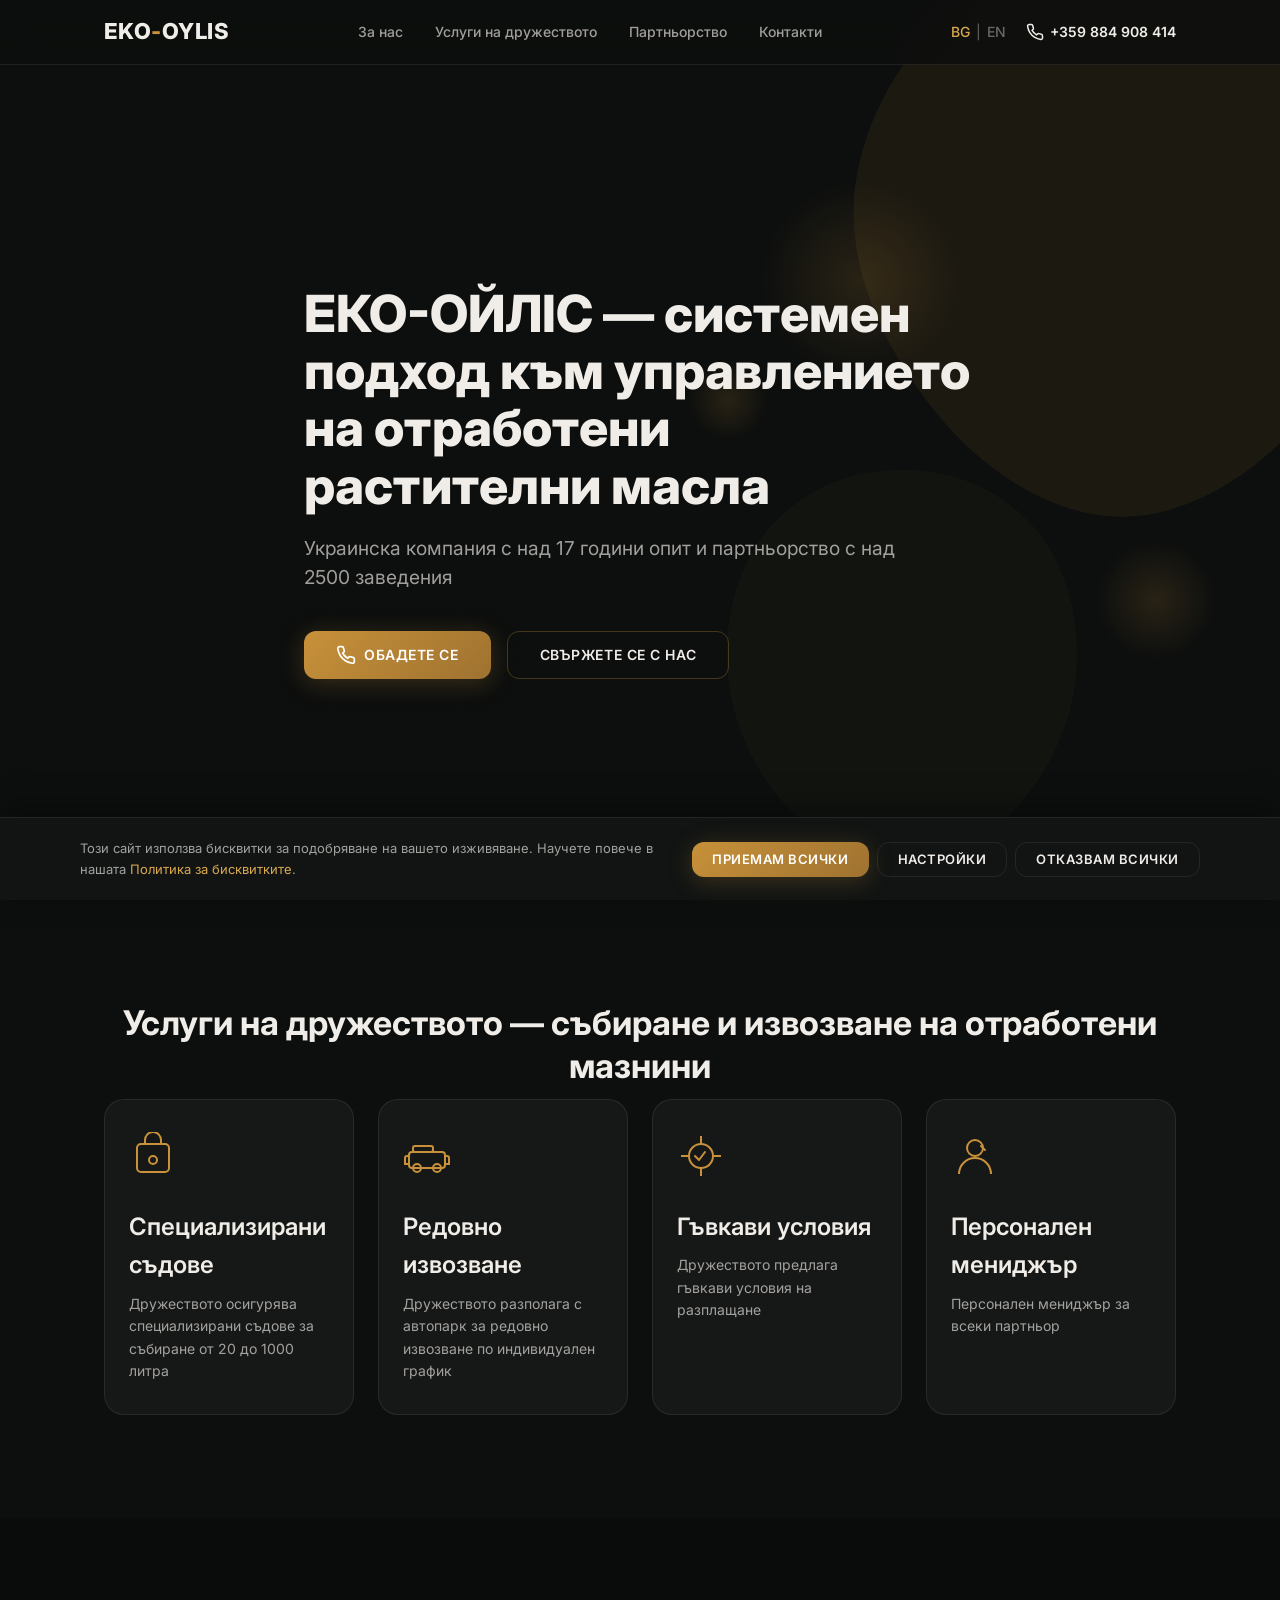
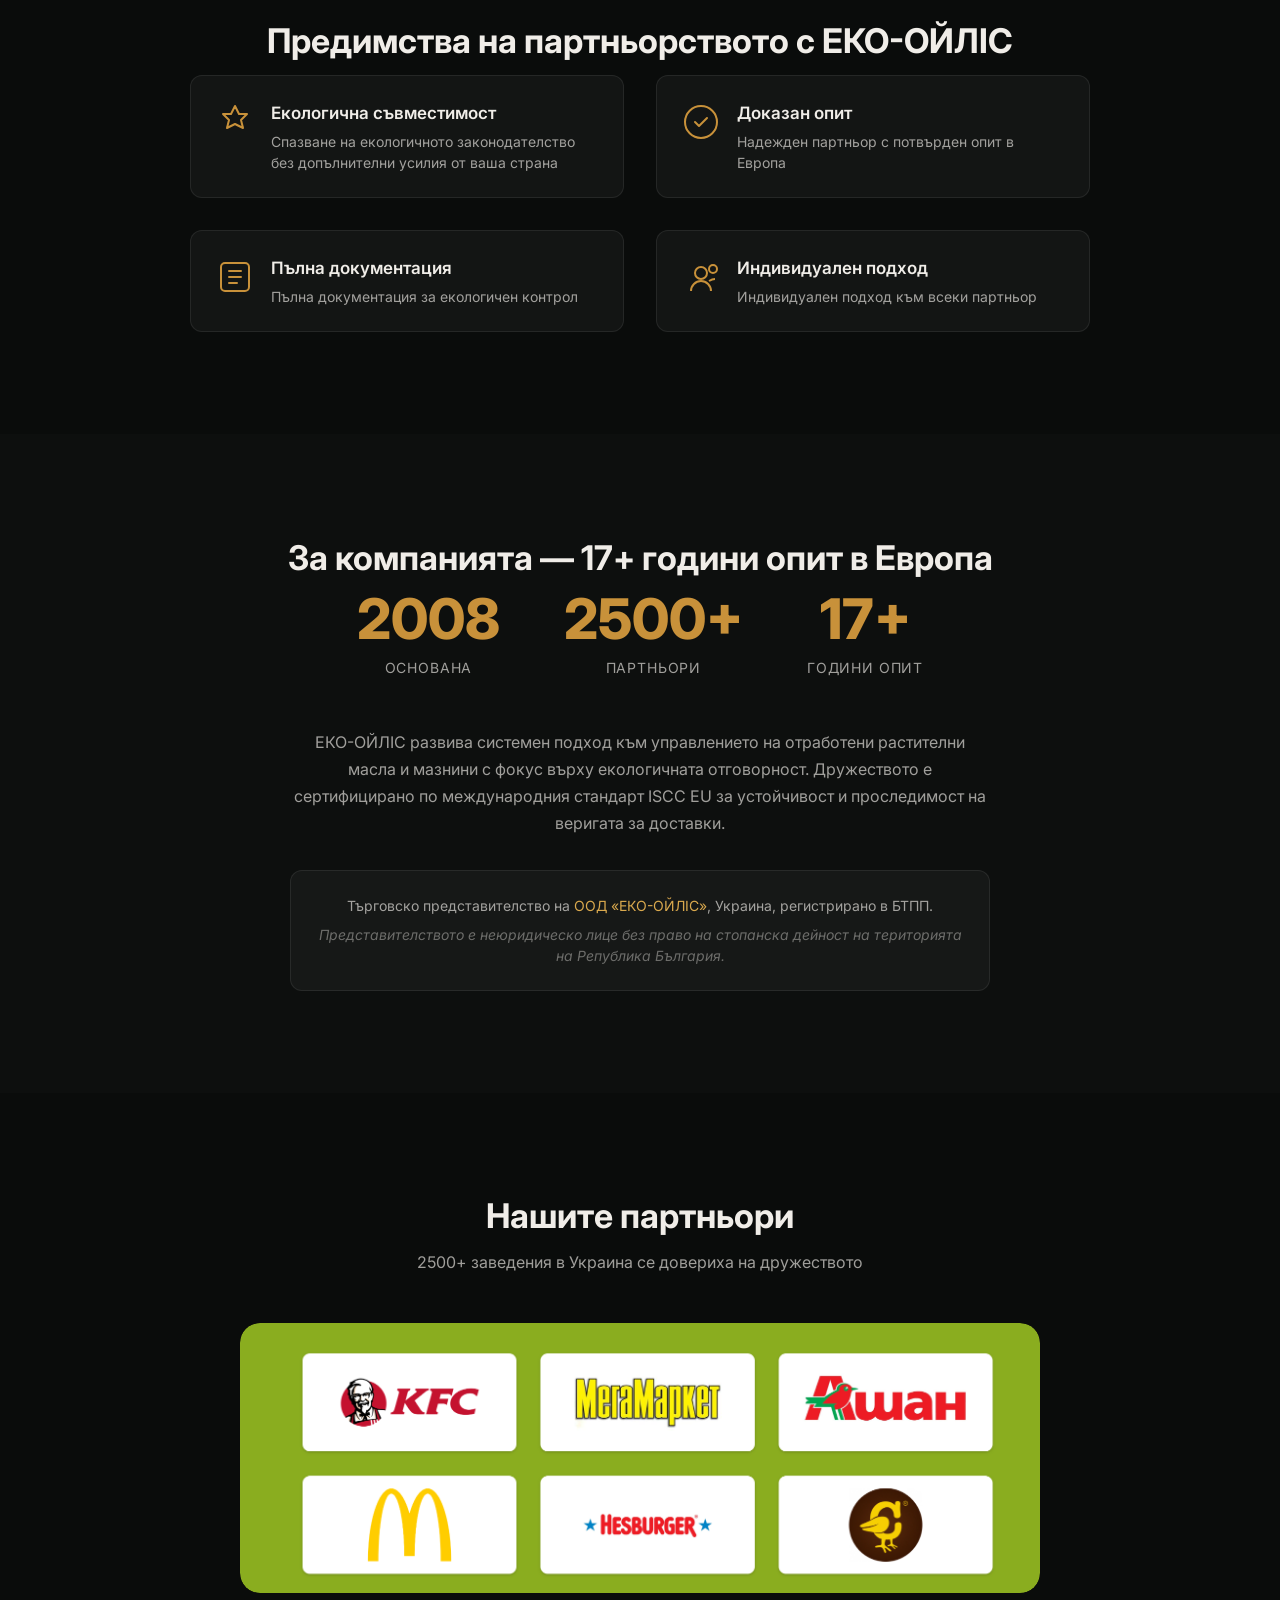
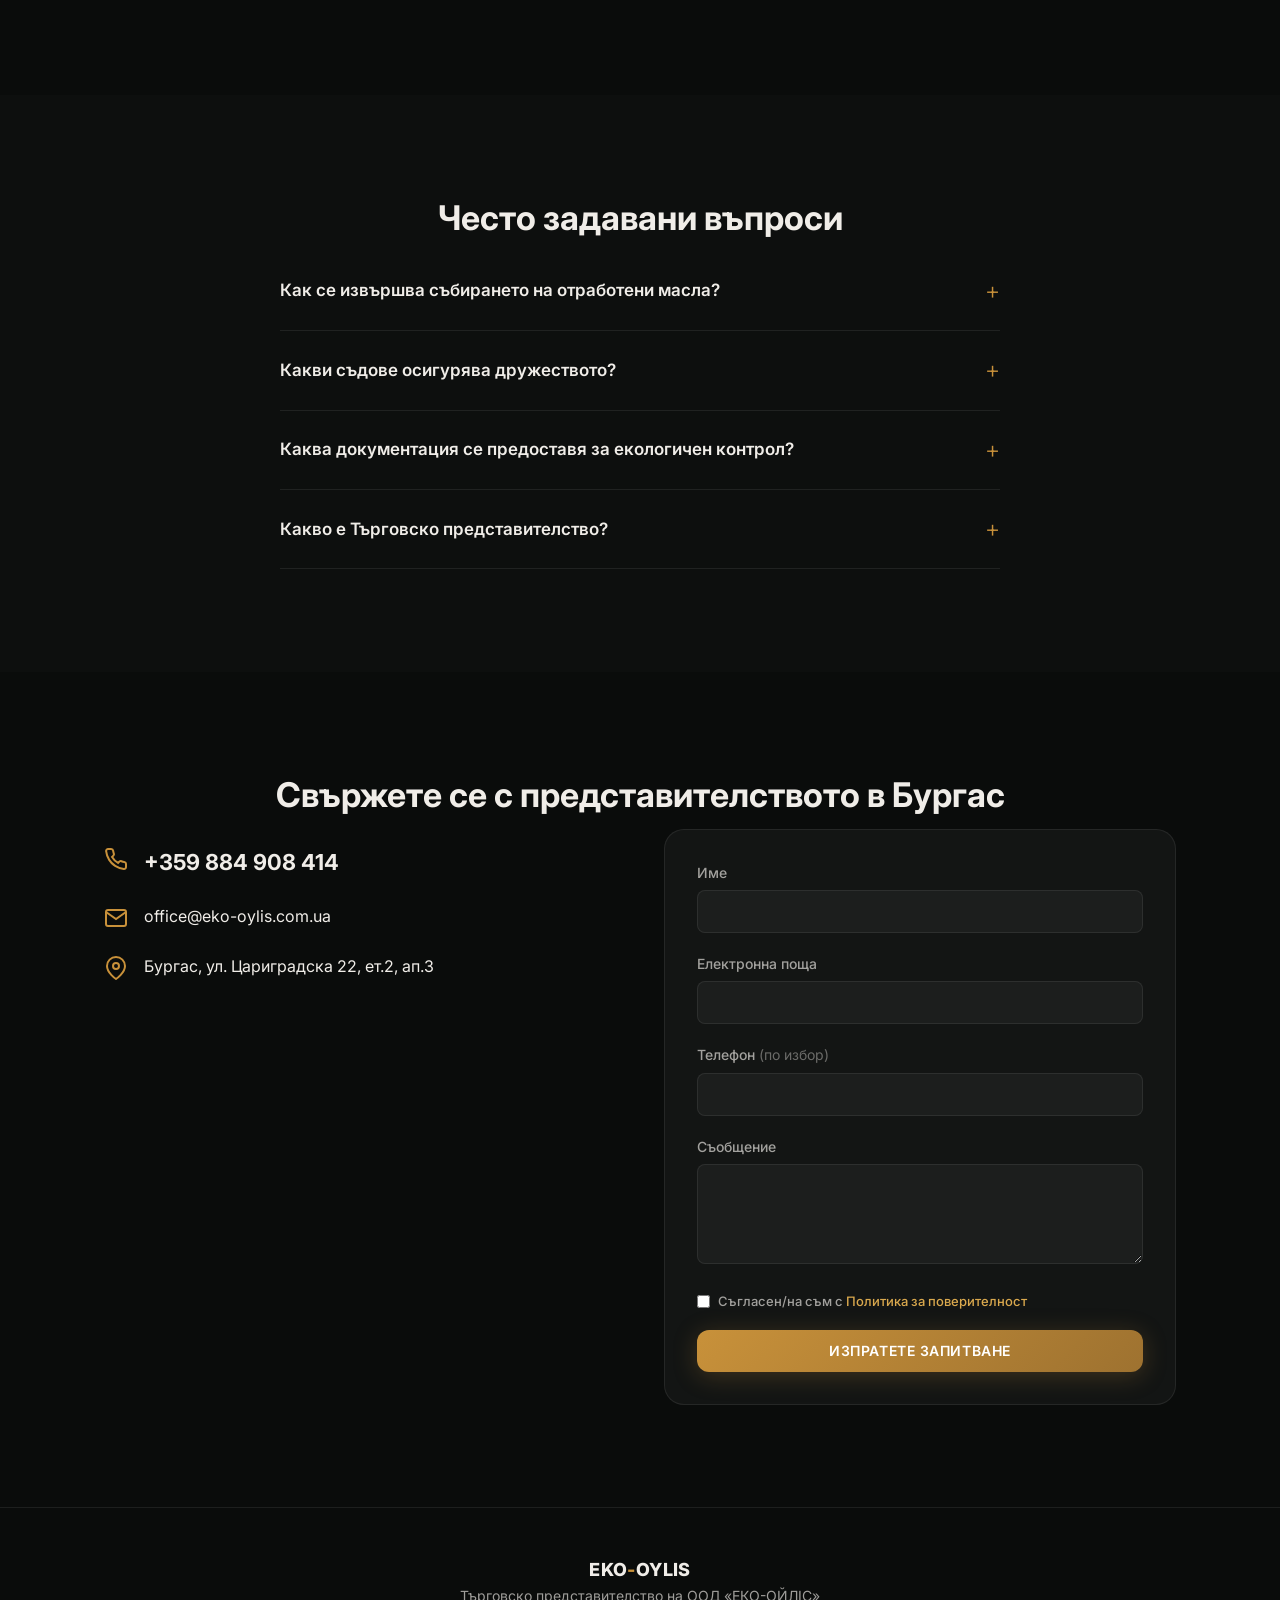
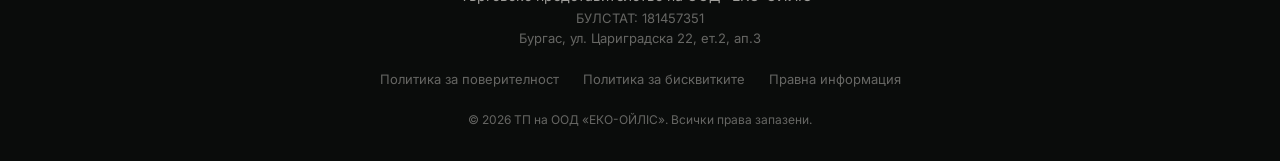
==== index.html @ baf939f2 "feat: EKO-OYLIS landing page — full MVP BG + EN landing, liquid oil theme, SEO (Schema x4, hreflang)" ====
<!DOCTYPE html>
<html lang="bg">
<head>
  <meta charset="UTF-8">
  <meta name="viewport" content="width=device-width, initial-scale=1.0">
  <title>ЕКО-ОЙЛІС България | Събиране на отработени масла и мазнини</title>
  <meta name="description" content="ЕКО-ОЙЛІС осигурява събиране и управление на отработени растителни масла за ресторанти и производства в България. 17+ години опит, 2500+ партньори. Свържете се с нас!">

  <!-- Hreflang -->
  <link rel="alternate" hreflang="bg" href="https://eco-oylis.info/">
  <link rel="alternate" hreflang="en" href="https://eco-oylis.info/en/">
  <link rel="alternate" hreflang="x-default" href="https://eco-oylis.info/">
  <link rel="canonical" href="https://eco-oylis.info/">

  <!-- Open Graph -->
  <meta property="og:title" content="ЕКО-ОЙЛІС България">
  <meta property="og:description" content="Системен подход към управлението на отработени масла и мазнини">
  <meta property="og:type" content="website">
  <meta property="og:url" content="https://eco-oylis.info/">
  <meta property="og:image" content="https://eco-oylis.info/images/og-image.png">
  <meta property="og:locale" content="bg_BG">
  <meta property="og:locale:alternate" content="en_US">

  <!-- Favicon -->
  <link rel="icon" href="/images/favicon.svg" type="image/svg+xml">

  <!-- Fonts -->
  <link rel="preconnect" href="https://fonts.googleapis.com">
  <link rel="preconnect" href="https://fonts.gstatic.com" crossorigin>
  <link href="https://fonts.googleapis.com/css2?family=Inter:wght@400;500;600;700;800&display=swap" rel="stylesheet">

  <!-- GA4 with Consent Mode v2 -->
  <script>
    window.dataLayer = window.dataLayer || [];
    function gtag(){dataLayer.push(arguments);}
    gtag('consent', 'default', {
      'analytics_storage': 'denied',
      'ad_storage': 'denied',
      'ad_user_data': 'denied',
      'ad_personalization': 'denied'
    });
    gtag('js', new Date());
    gtag('config', 'G-XXXXXXXXXX');
  </script>
  <script async src="https://www.googletagmanager.com/gtag/js?id=G-XXXXXXXXXX"></script>

  <!-- Styles -->
  <link rel="stylesheet" href="css/style.css">

  <!-- Schema: Organization -->
  <script type="application/ld+json">
  {
    "@context": "https://schema.org",
    "@type": "Organization",
    "name": "EKO-OYLIS Trade Representation Bulgaria",
    "alternateName": ["ЕКО-ОЙЛІС България", "Търговско представителство на ООД ЕКО-ОЙЛІС"],
    "url": "https://eco-oylis.info",
    "telephone": "+359-884-908-414",
    "email": "office@eko-oylis.com.ua",
    "address": {
      "@type": "PostalAddress",
      "streetAddress": "ул. Цариградска 22, ет.2, ап.3",
      "addressLocality": "Бургас",
      "addressCountry": "BG"
    },
    "parentOrganization": {
      "@type": "Organization",
      "name": "ООД ЕКО-ОЙЛІС",
      "addressCountry": "UA"
    },
    "foundingDate": "2008",
    "description": "Събиране и управление на отработени растителни масла и мазнини"
  }
  </script>

  <!-- Schema: LocalBusiness -->
  <script type="application/ld+json">
  {
    "@context": "https://schema.org",
    "@type": "LocalBusiness",
    "name": "ЕКО-ОЙЛІС България",
    "image": "https://eco-oylis.info/images/logo.png",
    "address": {
      "@type": "PostalAddress",
      "streetAddress": "ул. Цариградска 22, ет.2, ап.3",
      "addressLocality": "Бургас",
      "addressCountry": "BG"
    },
    "geo": {
      "@type": "GeoCoordinates",
      "latitude": "42.5048",
      "longitude": "27.4626"
    },
    "areaServed": "Bulgaria",
    "serviceType": "Събиране на отработени масла и мазнини",
    "telephone": "+359-884-908-414",
    "url": "https://eco-oylis.info"
  }
  </script>

  <!-- Schema: BreadcrumbList -->
  <script type="application/ld+json">
  {
    "@context": "https://schema.org",
    "@type": "BreadcrumbList",
    "itemListElement": [
      { "@type": "ListItem", "position": 1, "name": "Начало", "item": "https://eco-oylis.info/" },
      { "@type": "ListItem", "position": 2, "name": "Услуги на дружеството", "item": "https://eco-oylis.info/#services" },
      { "@type": "ListItem", "position": 3, "name": "За нас", "item": "https://eco-oylis.info/#about" },
      { "@type": "ListItem", "position": 4, "name": "Контакти", "item": "https://eco-oylis.info/#contacts" }
    ]
  }
  </script>

  <!-- Schema: FAQPage -->
  <script type="application/ld+json">
  {
    "@context": "https://schema.org",
    "@type": "FAQPage",
    "mainEntity": [
      {
        "@type": "Question",
        "name": "Как се извършва събирането на отработени масла?",
        "acceptedAnswer": {
          "@type": "Answer",
          "text": "Дружеството осигурява специализирани съдове за събиране от 20 до 1000 литра и организира редовно извозване по индивидуален график, съобразен с нуждите на всеки партньор."
        }
      },
      {
        "@type": "Question",
        "name": "Какви съдове осигурява дружеството?",
        "acceptedAnswer": {
          "@type": "Answer",
          "text": "Дружеството предоставя многократни специализирани съдове с обем от 20 до 1000 литра, подходящи за различни типове заведения и производства."
        }
      },
      {
        "@type": "Question",
        "name": "Каква документация се предоставя за екологичен контрол?",
        "acceptedAnswer": {
          "@type": "Answer",
          "text": "Дружеството осигурява пълна документация — договори, транспортни накладни и отчети за обемите, необходими за екологичния контрол и спазване на нормативните изисквания."
        }
      },
      {
        "@type": "Question",
        "name": "Какво е Търговско представителство?",
        "acceptedAnswer": {
          "@type": "Answer",
          "text": "Търговското представителство е неюридическо лице без право на стопанска дейност на територията на Република България. То представлява интересите на ООД «ЕКО-ОЙЛІС», Украина, и съдейства за установяване на партньорски отношения."
        }
      }
    ]
  }
  </script>
</head>
<body>
  <!-- ==================== HEADER ==================== -->
  <header class="header" id="header">
    <div class="container header__inner">
      <a href="/" class="header__logo" aria-label="ЕКО-ОЙЛІС — начална страница">
        <span class="logo-text">EKO<span class="logo-accent">-</span>OYLIS</span>
      </a>
      <nav class="header__nav" id="nav" aria-label="Основна навигация">
        <ul class="nav__list">
          <li><a href="#about" class="nav__link">За нас</a></li>
          <li><a href="#services" class="nav__link">Услуги на дружеството</a></li>
          <li><a href="#partnership" class="nav__link">Партньорство</a></li>
          <li><a href="#contacts" class="nav__link">Контакти</a></li>
        </ul>
      </nav>
      <div class="header__right">
        <div class="lang-switch">
          <a href="/" class="lang-switch__link lang-switch__link--active" aria-label="Български">BG</a>
          <span class="lang-switch__sep">|</span>
          <a href="/en/" class="lang-switch__link" aria-label="English">EN</a>
        </div>
        <a href="tel:+359884908414" class="header__phone" aria-label="Обадете се">
          <svg class="icon-phone" width="18" height="18" viewBox="0 0 24 24" fill="none" stroke="currentColor" stroke-width="2"><path d="M22 16.92v3a2 2 0 01-2.18 2 19.79 19.79 0 01-8.63-3.07 19.5 19.5 0 01-6-6 19.79 19.79 0 01-3.07-8.67A2 2 0 014.11 2h3a2 2 0 012 1.72c.127.96.361 1.903.7 2.81a2 2 0 01-.45 2.11L8.09 9.91a16 16 0 006 6l1.27-1.27a2 2 0 012.11-.45c.907.339 1.85.573 2.81.7A2 2 0 0122 16.92z"/></svg>
          +359 884 908 414
        </a>
        <button class="burger" id="burger" aria-label="Меню" aria-expanded="false">
          <span></span><span></span><span></span>
        </button>
      </div>
    </div>
  </header>

  <main>
    <!-- ==================== HERO ==================== -->
    <section class="hero" id="hero">
      <!-- Liquid background animation -->
      <div class="hero__liquid" aria-hidden="true">
        <svg class="liquid-blob liquid-blob--1" viewBox="0 0 600 600" preserveAspectRatio="none">
          <path d="M300,520C360,520 420,480 460,430C500,380 530,320 530,260C530,200 500,140 460,100C420,60 370,30 300,30C230,30 180,60 140,100C100,140 70,200 70,260C70,320 100,380 140,430C180,480 240,520 300,520Z"/>
        </svg>
        <svg class="liquid-blob liquid-blob--2" viewBox="0 0 600 600" preserveAspectRatio="none">
          <path d="M300,500C350,510 410,470 450,420C490,370 510,310 510,250C510,190 490,130 450,90C410,50 360,30 300,30C240,30 190,50 150,90C110,130 90,190 90,250C90,310 110,370 150,420C190,470 250,490 300,500Z"/>
        </svg>
        <div class="liquid-drop liquid-drop--1"></div>
        <div class="liquid-drop liquid-drop--2"></div>
        <div class="liquid-drop liquid-drop--3"></div>
      </div>

      <div class="container hero__content">
        <h1 class="hero__title">ЕКО-ОЙЛІС — системен подход към управлението на отработени растителни масла</h1>
        <p class="hero__subtitle">Украинска компания с над 17 години опит и партньорство с над 2500 заведения</p>
        <div class="hero__cta">
          <a href="tel:+359884908414" class="btn btn--primary">
            <svg class="icon-phone" width="20" height="20" viewBox="0 0 24 24" fill="none" stroke="currentColor" stroke-width="2"><path d="M22 16.92v3a2 2 0 01-2.18 2 19.79 19.79 0 01-8.63-3.07 19.5 19.5 0 01-6-6 19.79 19.79 0 01-3.07-8.67A2 2 0 014.11 2h3a2 2 0 012 1.72c.127.96.361 1.903.7 2.81a2 2 0 01-.45 2.11L8.09 9.91a16 16 0 006 6l1.27-1.27a2 2 0 012.11-.45c.907.339 1.85.573 2.81.7A2 2 0 0122 16.92z"/></svg>
            Обадете се
          </a>
          <a href="#contacts" class="btn btn--secondary">Свържете се с нас</a>
        </div>
      </div>
    </section>

    <!-- ==================== SERVICES ==================== -->
    <section class="section services" id="services">
      <div class="liquid-divider" aria-hidden="true"></div>
      <div class="container">
        <h2 class="section__title">Услуги на дружеството — събиране и извозване на отработени мазнини</h2>
        <div class="cards cards--4">
          <div class="card" data-reveal>
            <div class="card__icon">
              <svg width="48" height="48" viewBox="0 0 48 48" fill="none">
                <rect x="8" y="12" width="32" height="28" rx="4" stroke="currentColor" stroke-width="2"/>
                <path d="M16 12V8a8 8 0 0116 0v4" stroke="currentColor" stroke-width="2"/>
                <circle cx="24" cy="28" r="4" stroke="currentColor" stroke-width="2"/>
              </svg>
            </div>
            <h3 class="card__title">Специализирани съдове</h3>
            <p class="card__text">Дружеството осигурява специализирани съдове за събиране от 20 до 1000 литра</p>
          </div>
          <div class="card" data-reveal>
            <div class="card__icon">
              <svg width="48" height="48" viewBox="0 0 48 48" fill="none">
                <rect x="6" y="20" width="36" height="16" rx="3" stroke="currentColor" stroke-width="2"/>
                <circle cx="14" cy="36" r="4" stroke="currentColor" stroke-width="2"/>
                <circle cx="34" cy="36" r="4" stroke="currentColor" stroke-width="2"/>
                <path d="M6 24h-2a2 2 0 00-2 2v6h4M42 24h2a2 2 0 012 2v6h-4" stroke="currentColor" stroke-width="2"/>
                <rect x="10" y="14" width="20" height="6" rx="2" stroke="currentColor" stroke-width="2"/>
              </svg>
            </div>
            <h3 class="card__title">Редовно извозване</h3>
            <p class="card__text">Дружеството разполага с автопарк за редовно извозване по индивидуален график</p>
          </div>
          <div class="card" data-reveal>
            <div class="card__icon">
              <svg width="48" height="48" viewBox="0 0 48 48" fill="none">
                <path d="M24 4v8M24 36v8M4 24h8M36 24h8" stroke="currentColor" stroke-width="2"/>
                <circle cx="24" cy="24" r="12" stroke="currentColor" stroke-width="2"/>
                <path d="M18 24l4 4 6-8" stroke="currentColor" stroke-width="2" stroke-linecap="round" stroke-linejoin="round"/>
              </svg>
            </div>
            <h3 class="card__title">Гъвкави условия</h3>
            <p class="card__text">Дружеството предлага гъвкави условия на разплащане</p>
          </div>
          <div class="card" data-reveal>
            <div class="card__icon">
              <svg width="48" height="48" viewBox="0 0 48 48" fill="none">
                <circle cx="24" cy="16" r="8" stroke="currentColor" stroke-width="2"/>
                <path d="M8 42c0-8.837 7.163-16 16-16s16 7.163 16 16" stroke="currentColor" stroke-width="2"/>
                <path d="M30 14l4 4" stroke="currentColor" stroke-width="2" stroke-linecap="round"/>
              </svg>
            </div>
            <h3 class="card__title">Персонален мениджър</h3>
            <p class="card__text">Персонален мениджър за всеки партньор</p>
          </div>
        </div>
      </div>
    </section>

    <!-- ==================== BENEFITS ==================== -->
    <section class="section section--dark benefits" id="partnership">
      <div class="container">
        <h2 class="section__title">Предимства на партньорството с ЕКО-ОЙЛІС</h2>
        <div class="benefits__grid">
          <div class="benefit" data-reveal>
            <div class="benefit__icon">
              <svg width="40" height="40" viewBox="0 0 40 40" fill="none">
                <path d="M20 4l4 8h8l-6 6 2 8-8-4-8 4 2-8-6-6h8z" stroke="currentColor" stroke-width="2" stroke-linejoin="round"/>
              </svg>
            </div>
            <div>
              <h3 class="benefit__title">Екологична съвместимост</h3>
              <p class="benefit__text">Спазване на екологичното законодателство без допълнителни усилия от ваша страна</p>
            </div>
          </div>
          <div class="benefit" data-reveal>
            <div class="benefit__icon">
              <svg width="40" height="40" viewBox="0 0 40 40" fill="none">
                <path d="M20 36c8.837 0 16-7.163 16-16S28.837 4 20 4 4 11.163 4 20s7.163 16 16 16z" stroke="currentColor" stroke-width="2"/>
                <path d="M14 20l4 4 8-8" stroke="currentColor" stroke-width="2" stroke-linecap="round" stroke-linejoin="round"/>
              </svg>
            </div>
            <div>
              <h3 class="benefit__title">Доказан опит</h3>
              <p class="benefit__text">Надежден партньор с потвърден опит в Европа</p>
            </div>
          </div>
          <div class="benefit" data-reveal>
            <div class="benefit__icon">
              <svg width="40" height="40" viewBox="0 0 40 40" fill="none">
                <rect x="6" y="6" width="28" height="28" rx="4" stroke="currentColor" stroke-width="2"/>
                <path d="M14 14h12M14 20h12M14 26h8" stroke="currentColor" stroke-width="2" stroke-linecap="round"/>
              </svg>
            </div>
            <div>
              <h3 class="benefit__title">Пълна документация</h3>
              <p class="benefit__text">Пълна документация за екологичен контрол</p>
            </div>
          </div>
          <div class="benefit" data-reveal>
            <div class="benefit__icon">
              <svg width="40" height="40" viewBox="0 0 40 40" fill="none">
                <circle cx="20" cy="16" r="6" stroke="currentColor" stroke-width="2"/>
                <path d="M10 34c0-5.523 4.477-10 10-10s10 4.477 10 10" stroke="currentColor" stroke-width="2"/>
                <circle cx="32" cy="12" r="4" stroke="currentColor" stroke-width="2"/>
                <path d="M28 24c2.21-1.333 4-2 6-2" stroke="currentColor" stroke-width="2"/>
              </svg>
            </div>
            <div>
              <h3 class="benefit__title">Индивидуален подход</h3>
              <p class="benefit__text">Индивидуален подход към всеки партньор</p>
            </div>
          </div>
        </div>
      </div>
    </section>

    <!-- ==================== ABOUT ==================== -->
    <section class="section about" id="about">
      <div class="container">
        <h2 class="section__title">За компанията — 17+ години опит в Европа</h2>
        <div class="about__stats">
          <div class="stat" data-reveal>
            <span class="stat__number" data-count="2008">2008</span>
            <span class="stat__label">Основана</span>
          </div>
          <div class="stat" data-reveal>
            <span class="stat__number">2500+</span>
            <span class="stat__label">Партньори</span>
          </div>
          <div class="stat" data-reveal>
            <span class="stat__number">17+</span>
            <span class="stat__label">Години опит</span>
          </div>
        </div>
        <div class="about__content">
          <p class="about__text">ЕКО-ОЙЛІС развива системен подход към управлението на отработени растителни масла и мазнини с фокус върху екологичната отговорност. Дружеството е сертифицирано по международния стандарт ISCC EU за устойчивост и проследимост на веригата за доставки.</p>
          <div class="about__legal">
            <p>Търговско представителство на <a href="https://eko-oylis.com.ua/" target="_blank" rel="noopener">ООД «ЕКО-ОЙЛІС»</a>, Украина, регистрирано в БТПП.</p>
            <p class="about__disclaimer">Представителството е неюридическо лице без право на стопанска дейност на територията на Република България.</p>
          </div>
        </div>
      </div>
    </section>

    <!-- ==================== SOCIAL PROOF ==================== -->
    <section class="section section--dark social-proof" id="social-proof">
      <div class="container">
        <h2 class="section__title">Нашите партньори</h2>
        <p class="section__subtitle">2500+ заведения в Украина се довериха на дружеството</p>
        <div class="partners__logos" data-reveal>
          <img src="images/partners-ukraine.png" alt="Партньори на ЕКО-ОЙЛІС в Украина — KFC, МегаМаркет, Ашан, McDonald's, Hesburger" width="900" height="300" loading="lazy">
        </div>
      </div>
    </section>

    <!-- ==================== FAQ ==================== -->
    <section class="section faq" id="faq">
      <div class="container">
        <h2 class="section__title">Често задавани въпроси</h2>
        <div class="faq__list">
          <details class="faq__item" data-reveal>
            <summary class="faq__question">Как се извършва събирането на отработени масла?</summary>
            <p class="faq__answer">Дружеството осигурява специализирани съдове за събиране от 20 до 1000 литра и организира редовно извозване по индивидуален график, съобразен с нуждите на всеки партньор.</p>
          </details>
          <details class="faq__item" data-reveal>
            <summary class="faq__question">Какви съдове осигурява дружеството?</summary>
            <p class="faq__answer">Дружеството предоставя многократни специализирани съдове с обем от 20 до 1000 литра, подходящи за различни типове заведения и производства.</p>
          </details>
          <details class="faq__item" data-reveal>
            <summary class="faq__question">Каква документация се предоставя за екологичен контрол?</summary>
            <p class="faq__answer">Дружеството осигурява пълна документация — договори, транспортни накладни и отчети за обемите, необходими за екологичния контрол и спазване на нормативните изисквания.</p>
          </details>
          <details class="faq__item" data-reveal>
            <summary class="faq__question">Какво е Търговско представителство?</summary>
            <p class="faq__answer">Търговското представителство е неюридическо лице без право на стопанска дейност на територията на Република България. То представлява интересите на ООД «ЕКО-ОЙЛІС», Украина, и съдейства за установяване на партньорски отношения.</p>
          </details>
        </div>
      </div>
    </section>

    <!-- ==================== CONTACTS ==================== -->
    <section class="section section--dark contacts" id="contacts">
      <div class="container">
        <h2 class="section__title">Свържете се с представителството в Бургас</h2>
        <div class="contacts__grid">
          <div class="contacts__info" data-reveal>
            <div class="contact-item">
              <svg width="24" height="24" viewBox="0 0 24 24" fill="none" stroke="currentColor" stroke-width="2"><path d="M22 16.92v3a2 2 0 01-2.18 2 19.79 19.79 0 01-8.63-3.07 19.5 19.5 0 01-6-6 19.79 19.79 0 01-3.07-8.67A2 2 0 014.11 2h3a2 2 0 012 1.72c.127.96.361 1.903.7 2.81a2 2 0 01-.45 2.11L8.09 9.91a16 16 0 006 6l1.27-1.27a2 2 0 012.11-.45c.907.339 1.85.573 2.81.7A2 2 0 0122 16.92z"/></svg>
              <a href="tel:+359884908414" class="contact-item__value contact-item__value--phone">+359 884 908 414</a>
            </div>
            <div class="contact-item">
              <svg width="24" height="24" viewBox="0 0 24 24" fill="none" stroke="currentColor" stroke-width="2"><path d="M4 4h16c1.1 0 2 .9 2 2v12c0 1.1-.9 2-2 2H4c-1.1 0-2-.9-2-2V6c0-1.1.9-2 2-2z"/><polyline points="22,6 12,13 2,6"/></svg>
              <a href="mailto:office@eko-oylis.com.ua" class="contact-item__value">office@eko-oylis.com.ua</a>
            </div>
            <div class="contact-item">
              <svg width="24" height="24" viewBox="0 0 24 24" fill="none" stroke="currentColor" stroke-width="2"><path d="M21 10c0 7-9 13-9 13s-9-6-9-13a9 9 0 0118 0z"/><circle cx="12" cy="10" r="3"/></svg>
              <span class="contact-item__value">Бургас, ул. Цариградска 22, ет.2, ап.3</span>
            </div>
          </div>
          <form class="contact-form" id="contactForm" data-reveal
                action="https://formspree.io/f/FORMSPREE_ID" method="POST">
            <div class="form-group">
              <label for="name" class="form-label">Име</label>
              <input type="text" id="name" name="name" class="form-input" required autocomplete="name">
            </div>
            <div class="form-group">
              <label for="email" class="form-label">Електронна поща</label>
              <input type="email" id="email" name="email" class="form-input" required autocomplete="email">
            </div>
            <div class="form-group">
              <label for="phone" class="form-label">Телефон <span class="form-optional">(по избор)</span></label>
              <input type="tel" id="phone" name="phone" class="form-input" autocomplete="tel">
            </div>
            <div class="form-group">
              <label for="message" class="form-label">Съобщение</label>
              <textarea id="message" name="message" class="form-input form-textarea" rows="4" required></textarea>
            </div>
            <!-- Honeypot anti-spam -->
            <div class="form-hp" aria-hidden="true">
              <label for="website">Website</label>
              <input type="text" id="website" name="website" tabindex="-1" autocomplete="off">
            </div>
            <div class="form-group form-group--checkbox">
              <input type="checkbox" id="gdpr" name="gdpr" class="form-checkbox" required>
              <label for="gdpr" class="form-label form-label--checkbox">Съгласен/на съм с <a href="/politika-poveritelnost/" target="_blank">Политика за поверителност</a></label>
            </div>
            <button type="submit" class="btn btn--primary btn--full">Изпратете запитване</button>
            <div class="form-success" id="formSuccess" hidden>
              Благодарим! Вашето запитване е изпратено успешно.
            </div>
          </form>
        </div>
      </div>
    </section>
  </main>

  <!-- ==================== FOOTER ==================== -->
  <footer class="footer">
    <div class="container footer__inner">
      <div class="footer__company">
        <span class="logo-text logo-text--footer">EKO<span class="logo-accent">-</span>OYLIS</span>
        <p class="footer__name">Търговско представителство на ООД «ЕКО-ОЙЛІС»</p>
        <p class="footer__bulstat">БУЛСТАТ: 181457351</p>
        <p class="footer__address">Бургас, ул. Цариградска 22, ет.2, ап.3</p>
      </div>
      <div class="footer__links">
        <a href="/politika-poveritelnost/">Политика за поверителност</a>
        <a href="/politika-biskvitki/">Политика за бисквитките</a>
        <a href="/pravna-informacia/">Правна информация</a>
      </div>
      <p class="footer__copy">&copy; 2026 ТП на ООД «ЕКО-ОЙЛІС». Всички права запазени.</p>
    </div>
  </footer>

  <!-- ==================== COOKIE BANNER ==================== -->
  <div class="cookie-banner" id="cookieBanner" hidden>
    <div class="cookie-banner__content">
      <p>Този сайт използва бисквитки за подобряване на вашето изживяване. Научете повече в нашата <a href="/politika-biskvitki/">Политика за бисквитките</a>.</p>
      <div class="cookie-banner__actions">
        <button class="btn btn--small btn--primary" id="cookieAcceptAll">Приемам всички</button>
        <button class="btn btn--small btn--outline" id="cookieSettings">Настройки</button>
        <button class="btn btn--small btn--outline" id="cookieRejectAll">Отказвам всички</button>
      </div>
    </div>
    <!-- Cookie Settings Panel -->
    <div class="cookie-settings" id="cookieSettingsPanel" hidden>
      <h3>Настройки за бисквитките</h3>
      <div class="cookie-category">
        <label><input type="checkbox" checked disabled> Необходими (винаги активни)</label>
      </div>
      <div class="cookie-category">
        <label><input type="checkbox" id="cookieAnalytics"> Аналитични</label>
      </div>
      <div class="cookie-category">
        <label><input type="checkbox" id="cookieMarketing"> Маркетингови</label>
      </div>
      <button class="btn btn--small btn--primary" id="cookieSaveSettings">Запази настройките</button>
    </div>
  </div>

  <script src="js/main.js"></script>
</body>
</html>
---- css/style.css ----
/* ============================================================
   EKO-OYLIS Landing — Liquid Oil Theme
   Visual: dark graphite + amber/olive accents
   Font: Inter
   ============================================================ */

/* --- RESET & BASE --- */
*, *::before, *::after { box-sizing: border-box; margin: 0; padding: 0; }

:root {
  /* Colors */
  --bg-primary: #0d0f0e;
  --bg-section: #111413;
  --bg-dark: #0a0c0b;
  --bg-card: rgba(255,255,255,0.04);
  --bg-card-hover: rgba(255,255,255,0.07);

  --accent: #c8913a;
  --accent-light: #daa94e;
  --accent-dark: #9e7230;
  --accent-glow: rgba(200,145,58,0.15);
  --olive: #6b7c3f;
  --olive-light: #8a9e52;

  --text-primary: #f0ede8;
  --text-secondary: rgba(240,237,232,0.65);
  --text-muted: rgba(240,237,232,0.4);

  --border: rgba(255,255,255,0.08);
  --border-accent: rgba(200,145,58,0.3);

  /* Typography */
  --font: 'Inter', -apple-system, BlinkMacSystemFont, 'Segoe UI', Helvetica, Arial, sans-serif;
  --h1: clamp(1.75rem, 4vw, 3.25rem);
  --h2: clamp(1.375rem, 3vw, 2.125rem);
  --h3: clamp(1.125rem, 2vw, 1.5rem);
  --body: clamp(1rem, 1.2vw, 1.125rem);
  --small: 0.875rem;

  /* Spacing */
  --section-gap: clamp(5rem, 8vw, 7.5rem);
  --container: 1120px;
  --radius: 12px;
  --radius-lg: 20px;

  /* Transitions */
  --ease: cubic-bezier(0.25, 0.46, 0.45, 0.94);
  --duration: 0.4s;
}

html {
  scroll-behavior: smooth;
  -webkit-font-smoothing: antialiased;
  -moz-osx-font-smoothing: grayscale;
}

body {
  font-family: var(--font);
  font-size: var(--body);
  line-height: 1.6;
  color: var(--text-primary);
  background: var(--bg-primary);
  overflow-x: hidden;
}

a {
  color: var(--accent-light);
  text-decoration: none;
  transition: color var(--duration) var(--ease);
}
a:hover { color: var(--accent); }

img { max-width: 100%; height: auto; display: block; }

/* --- CONTAINER --- */
.container {
  width: 100%;
  max-width: var(--container);
  margin: 0 auto;
  padding: 0 1.5rem;
}

/* --- BUTTONS --- */
.btn {
  display: inline-flex;
  align-items: center;
  gap: 0.5rem;
  padding: 0.875rem 2rem;
  font-family: var(--font);
  font-size: var(--small);
  font-weight: 600;
  letter-spacing: 0.04em;
  text-transform: uppercase;
  border: none;
  border-radius: var(--radius);
  cursor: pointer;
  transition: all var(--duration) var(--ease);
  text-decoration: none;
  line-height: 1;
}

.btn--primary {
  background: linear-gradient(135deg, var(--accent), var(--accent-dark));
  color: #fff;
  box-shadow: 0 4px 24px rgba(200,145,58,0.25);
}
.btn--primary:hover {
  background: linear-gradient(135deg, var(--accent-light), var(--accent));
  box-shadow: 0 6px 32px rgba(200,145,58,0.35);
  transform: translateY(-2px);
  color: #fff;
}

.btn--secondary {
  background: transparent;
  color: var(--text-primary);
  border: 1px solid var(--border-accent);
}
.btn--secondary:hover {
  background: var(--accent-glow);
  border-color: var(--accent);
  color: var(--text-primary);
}

.btn--outline {
  background: transparent;
  color: var(--text-primary);
  border: 1px solid var(--border);
}
.btn--outline:hover {
  border-color: var(--text-secondary);
}

.btn--small {
  padding: 0.625rem 1.25rem;
  font-size: 0.8125rem;
}

.btn--full { width: 100%; justify-content: center; }

/* --- HEADER --- */
.header {
  position: fixed;
  top: 0;
  left: 0;
  width: 100%;
  z-index: 100;
  background: rgba(13,15,14,0.85);
  backdrop-filter: blur(16px);
  -webkit-backdrop-filter: blur(16px);
  border-bottom: 1px solid var(--border);
  transition: background var(--duration) var(--ease);
}

.header__inner {
  display: flex;
  align-items: center;
  justify-content: space-between;
  height: 4rem;
}

.header__logo { text-decoration: none; }

.logo-text {
  font-size: 1.375rem;
  font-weight: 800;
  letter-spacing: 0.02em;
  color: var(--text-primary);
}
.logo-text--footer { font-size: 1.125rem; }
.logo-accent { color: var(--accent); }

.header__nav { display: flex; }

.nav__list {
  display: flex;
  gap: 2rem;
  list-style: none;
}

.nav__link {
  font-size: var(--small);
  font-weight: 500;
  color: var(--text-secondary);
  text-decoration: none;
  transition: color var(--duration) var(--ease);
  position: relative;
}
.nav__link::after {
  content: '';
  position: absolute;
  bottom: -4px;
  left: 0;
  width: 0;
  height: 2px;
  background: var(--accent);
  transition: width var(--duration) var(--ease);
}
.nav__link:hover { color: var(--text-primary); }
.nav__link:hover::after { width: 100%; }

.header__right {
  display: flex;
  align-items: center;
  gap: 1.25rem;
}

.lang-switch {
  display: flex;
  align-items: center;
  gap: 0.375rem;
  font-size: var(--small);
}
.lang-switch__link {
  color: var(--text-muted);
  font-weight: 500;
}
.lang-switch__link--active { color: var(--accent-light); }
.lang-switch__sep { color: var(--text-muted); }

.header__phone {
  display: flex;
  align-items: center;
  gap: 0.375rem;
  font-size: var(--small);
  font-weight: 600;
  color: var(--text-primary);
  text-decoration: none;
}
.header__phone:hover { color: var(--accent-light); }

.icon-phone { flex-shrink: 0; }

/* Burger */
.burger {
  display: none;
  flex-direction: column;
  gap: 5px;
  background: none;
  border: none;
  cursor: pointer;
  padding: 4px;
}
.burger span {
  display: block;
  width: 24px;
  height: 2px;
  background: var(--text-primary);
  transition: all 0.3s var(--ease);
}
.burger.active span:nth-child(1) { transform: rotate(45deg) translate(5px, 5px); }
.burger.active span:nth-child(2) { opacity: 0; }
.burger.active span:nth-child(3) { transform: rotate(-45deg) translate(5px, -5px); }

/* --- HERO --- */
.hero {
  position: relative;
  min-height: 100vh;
  display: flex;
  align-items: center;
  padding: 8rem 0 4rem;
  overflow: hidden;
}

.hero__content {
  position: relative;
  z-index: 2;
  max-width: 720px;
}

.hero__title {
  font-size: var(--h1);
  font-weight: 800;
  line-height: 1.12;
  margin-bottom: 1.25rem;
  color: var(--text-primary);
}

.hero__subtitle {
  font-size: clamp(1rem, 1.5vw, 1.25rem);
  line-height: 1.5;
  color: var(--text-secondary);
  margin-bottom: 2.5rem;
  max-width: 600px;
}

.hero__cta {
  display: flex;
  gap: 1rem;
  flex-wrap: wrap;
}

/* Hero Liquid Background */
.hero__liquid {
  position: absolute;
  inset: 0;
  z-index: 1;
  pointer-events: none;
  overflow: hidden;
}

.liquid-blob {
  position: absolute;
  opacity: 0.08;
  fill: var(--accent);
}

.liquid-blob--1 {
  width: 60vw;
  height: 60vw;
  max-width: 700px;
  max-height: 700px;
  top: -10%;
  right: -15%;
  animation: blobMorph1 20s ease-in-out infinite;
}

.liquid-blob--2 {
  width: 40vw;
  height: 40vw;
  max-width: 500px;
  max-height: 500px;
  bottom: -5%;
  right: 10%;
  opacity: 0.05;
  fill: var(--olive);
  animation: blobMorph2 25s ease-in-out infinite;
}

.liquid-drop {
  position: absolute;
  border-radius: 50%;
  background: radial-gradient(circle, var(--accent-glow) 0%, transparent 70%);
}

.liquid-drop--1 {
  width: 200px;
  height: 200px;
  top: 20%;
  right: 25%;
  animation: dropFloat 12s ease-in-out infinite;
}
.liquid-drop--2 {
  width: 120px;
  height: 120px;
  top: 60%;
  right: 5%;
  animation: dropFloat 16s ease-in-out infinite 3s;
}
.liquid-drop--3 {
  width: 80px;
  height: 80px;
  top: 40%;
  right: 40%;
  animation: dropFloat 14s ease-in-out infinite 6s;
}

@keyframes blobMorph1 {
  0%, 100% { transform: scale(1) rotate(0deg) translate(0, 0); }
  25% { transform: scale(1.05) rotate(5deg) translate(20px, -10px); }
  50% { transform: scale(0.95) rotate(-3deg) translate(-10px, 20px); }
  75% { transform: scale(1.02) rotate(2deg) translate(10px, 10px); }
}

@keyframes blobMorph2 {
  0%, 100% { transform: scale(1) rotate(0deg); }
  33% { transform: scale(1.08) rotate(-5deg) translate(-20px, 10px); }
  66% { transform: scale(0.92) rotate(4deg) translate(15px, -15px); }
}

@keyframes dropFloat {
  0%, 100% { transform: translate(0, 0); opacity: 0.3; }
  50% { transform: translate(-15px, -20px); opacity: 0.6; }
}

/* --- SECTIONS --- */
.section {
  padding: var(--section-gap) 0;
  position: relative;
}

.section--dark {
  background: var(--bg-dark);
}

.section__title {
  font-size: var(--h2);
  font-weight: 700;
  line-height: 1.25;
  margin-bottom: 0.75rem;
  text-align: center;
}

.section__subtitle {
  font-size: var(--body);
  color: var(--text-secondary);
  text-align: center;
  margin-bottom: 3rem;
  max-width: 600px;
  margin-left: auto;
  margin-right: auto;
}

/* Liquid divider between sections */
.liquid-divider {
  position: absolute;
  top: -2px;
  left: 0;
  width: 100%;
  height: 60px;
  background: linear-gradient(180deg, var(--bg-primary) 0%, transparent 100%);
  z-index: 2;
}

/* --- CARDS (Services) --- */
.cards {
  display: grid;
  gap: 1.5rem;
}
.cards--4 { grid-template-columns: repeat(4, 1fr); }

.card {
  background: var(--bg-card);
  border: 1px solid var(--border);
  border-radius: var(--radius-lg);
  padding: 2rem 1.5rem;
  transition: all var(--duration) var(--ease);
  position: relative;
  overflow: hidden;
}
.card::after {
  content: '';
  position: absolute;
  bottom: 0;
  left: 0;
  width: 100%;
  height: 3px;
  background: linear-gradient(90deg, transparent, var(--accent), transparent);
  opacity: 0;
  transition: opacity var(--duration) var(--ease);
}
.card:hover {
  background: var(--bg-card-hover);
  border-color: var(--border-accent);
  transform: translateY(-4px);
}
.card:hover::after { opacity: 1; }

.card__icon {
  color: var(--accent);
  margin-bottom: 1.25rem;
}

.card__title {
  font-size: var(--h3);
  font-weight: 600;
  margin-bottom: 0.5rem;
}

.card__text {
  font-size: var(--small);
  color: var(--text-secondary);
  line-height: 1.6;
}

/* --- BENEFITS --- */
.benefits__grid {
  display: grid;
  grid-template-columns: repeat(2, 1fr);
  gap: 2rem;
  max-width: 900px;
  margin: 0 auto;
}

.benefit {
  display: flex;
  gap: 1rem;
  padding: 1.5rem;
  border-radius: var(--radius);
  background: var(--bg-card);
  border: 1px solid var(--border);
  transition: all var(--duration) var(--ease);
}
.benefit:hover {
  border-color: var(--border-accent);
  background: var(--bg-card-hover);
}

.benefit__icon {
  flex-shrink: 0;
  color: var(--accent);
  padding-top: 0.125rem;
}

.benefit__title {
  font-size: 1.0625rem;
  font-weight: 600;
  margin-bottom: 0.25rem;
}

.benefit__text {
  font-size: var(--small);
  color: var(--text-secondary);
  line-height: 1.5;
}

/* --- ABOUT --- */
.about__stats {
  display: flex;
  justify-content: center;
  gap: 4rem;
  margin-bottom: 3rem;
}

.stat {
  text-align: center;
}

.stat__number {
  display: block;
  font-size: clamp(2.5rem, 5vw, 3.5rem);
  font-weight: 800;
  color: var(--accent);
  line-height: 1;
  margin-bottom: 0.5rem;
}

.stat__label {
  font-size: var(--small);
  color: var(--text-secondary);
  text-transform: uppercase;
  letter-spacing: 0.06em;
}

.about__content {
  max-width: 700px;
  margin: 0 auto;
  text-align: center;
}

.about__text {
  font-size: var(--body);
  color: var(--text-secondary);
  margin-bottom: 2rem;
  line-height: 1.7;
}

.about__legal {
  padding: 1.5rem;
  border-radius: var(--radius);
  background: var(--bg-card);
  border: 1px solid var(--border);
}
.about__legal p {
  font-size: var(--small);
  color: var(--text-secondary);
  line-height: 1.5;
}
.about__disclaimer {
  margin-top: 0.5rem;
  font-style: italic;
  color: var(--text-muted) !important;
}

/* --- SOCIAL PROOF --- */
.partners__logos {
  max-width: 800px;
  margin: 0 auto;
  border-radius: var(--radius-lg);
  overflow: hidden;
}
.partners__logos img {
  width: 100%;
  border-radius: var(--radius-lg);
}

/* --- FAQ --- */
.faq__list {
  max-width: 720px;
  margin: 0 auto;
}

.faq__item {
  border-bottom: 1px solid var(--border);
  padding: 1.25rem 0;
}

.faq__question {
  font-size: 1.0625rem;
  font-weight: 600;
  cursor: pointer;
  color: var(--text-primary);
  list-style: none;
  display: flex;
  justify-content: space-between;
  align-items: center;
  gap: 1rem;
  transition: color var(--duration) var(--ease);
}
.faq__question:hover { color: var(--accent-light); }
.faq__question::-webkit-details-marker { display: none; }
.faq__question::after {
  content: '+';
  font-size: 1.5rem;
  font-weight: 300;
  color: var(--accent);
  flex-shrink: 0;
  transition: transform var(--duration) var(--ease);
}
details[open] .faq__question::after {
  transform: rotate(45deg);
}

.faq__answer {
  padding-top: 1rem;
  font-size: var(--small);
  color: var(--text-secondary);
  line-height: 1.7;
  max-width: 640px;
}

/* --- CONTACTS --- */
.contacts__grid {
  display: grid;
  grid-template-columns: 1fr 1fr;
  gap: 3rem;
  align-items: start;
}

.contacts__info {
  display: flex;
  flex-direction: column;
  gap: 1.5rem;
  padding-top: 1rem;
}

.contact-item {
  display: flex;
  align-items: flex-start;
  gap: 1rem;
  color: var(--text-secondary);
}
.contact-item svg {
  flex-shrink: 0;
  color: var(--accent);
  margin-top: 2px;
}

.contact-item__value {
  font-size: var(--body);
  color: var(--text-primary);
  text-decoration: none;
  transition: color var(--duration) var(--ease);
}
a.contact-item__value:hover { color: var(--accent-light); }
.contact-item__value--phone {
  font-size: 1.375rem;
  font-weight: 700;
}

/* Contact Form */
.contact-form {
  background: var(--bg-card);
  border: 1px solid var(--border);
  border-radius: var(--radius-lg);
  padding: 2rem;
}

.form-group { margin-bottom: 1.25rem; }
.form-group--checkbox {
  display: flex;
  align-items: flex-start;
  gap: 0.5rem;
}

.form-label {
  display: block;
  font-size: var(--small);
  font-weight: 500;
  color: var(--text-secondary);
  margin-bottom: 0.375rem;
}
.form-label--checkbox {
  margin-bottom: 0;
  font-size: 0.8125rem;
  line-height: 1.4;
  cursor: pointer;
}
.form-optional {
  font-weight: 400;
  color: var(--text-muted);
}

.form-input {
  width: 100%;
  padding: 0.75rem 1rem;
  font-family: var(--font);
  font-size: var(--small);
  color: var(--text-primary);
  background: rgba(255,255,255,0.04);
  border: 1px solid var(--border);
  border-radius: 8px;
  outline: none;
  transition: border-color var(--duration) var(--ease), box-shadow var(--duration) var(--ease);
}
.form-input:focus {
  border-color: var(--accent);
  box-shadow: 0 0 0 3px var(--accent-glow);
}
.form-textarea { resize: vertical; min-height: 100px; }

.form-checkbox {
  margin-top: 3px;
  accent-color: var(--accent);
  cursor: pointer;
}

.form-success {
  margin-top: 1rem;
  padding: 1rem;
  background: rgba(107,124,63,0.15);
  border: 1px solid var(--olive);
  border-radius: 8px;
  color: var(--olive-light);
  font-size: var(--small);
  text-align: center;
}

/* --- FOOTER --- */
.footer {
  border-top: 1px solid var(--border);
  padding: 3rem 0 2rem;
  background: var(--bg-dark);
}

.footer__inner {
  display: flex;
  flex-direction: column;
  align-items: center;
  gap: 1.25rem;
  text-align: center;
}

.footer__name {
  font-size: var(--small);
  color: var(--text-secondary);
}
.footer__bulstat {
  font-size: 0.8125rem;
  color: var(--text-muted);
}
.footer__address {
  font-size: 0.8125rem;
  color: var(--text-muted);
}

.footer__links {
  display: flex;
  gap: 1.5rem;
  flex-wrap: wrap;
  justify-content: center;
}
.footer__links a {
  font-size: 0.8125rem;
  color: var(--text-muted);
}
.footer__links a:hover { color: var(--accent-light); }

.footer__copy {
  font-size: 0.75rem;
  color: var(--text-muted);
}

/* --- COOKIE BANNER --- */
.cookie-banner {
  position: fixed;
  bottom: 0;
  left: 0;
  width: 100%;
  z-index: 200;
  background: var(--bg-section);
  border-top: 1px solid var(--border);
  padding: 1.25rem;
  box-shadow: 0 -8px 32px rgba(0,0,0,0.4);
}

.cookie-banner__content {
  max-width: var(--container);
  margin: 0 auto;
  display: flex;
  align-items: center;
  justify-content: space-between;
  gap: 1.5rem;
  flex-wrap: wrap;
}
.cookie-banner__content p {
  font-size: 0.8125rem;
  color: var(--text-secondary);
  flex: 1;
  min-width: 240px;
}

.cookie-banner__actions {
  display: flex;
  gap: 0.5rem;
  flex-wrap: wrap;
}

.cookie-settings {
  max-width: var(--container);
  margin: 1rem auto 0;
  padding: 1rem;
  border-top: 1px solid var(--border);
}
.cookie-settings h3 {
  font-size: 1rem;
  margin-bottom: 0.75rem;
}
.cookie-category {
  padding: 0.5rem 0;
  font-size: var(--small);
  color: var(--text-secondary);
}
.cookie-category label {
  display: flex;
  align-items: center;
  gap: 0.5rem;
  cursor: pointer;
}
.cookie-category input { accent-color: var(--accent); }

/* --- HONEYPOT (anti-spam) --- */
.form-hp { position: absolute; left: -9999px; top: -9999px; opacity: 0; height: 0; width: 0; overflow: hidden; }

/* --- LEGAL TABLES (dark theme) --- */
.legal-table { width: 100%; border-collapse: collapse; margin: 1.5rem 0; }
.legal-table th,
.legal-table td { padding: 0.75rem 1rem; border: 1px solid var(--border); text-align: left; font-size: var(--small); }
.legal-table th { background: var(--bg-card-hover); font-weight: 600; color: var(--text-primary); }
.legal-table td { background: var(--bg-card); color: var(--text-secondary); }
.legal-table tr:hover td { background: var(--bg-card-hover); }
.legal-table td strong { color: var(--text-primary); }
.legal-table td small { color: var(--text-muted); }

/* --- REVEAL ANIMATIONS --- */
[data-reveal] {
  opacity: 0;
  transform: translateY(24px);
  transition: opacity 0.7s var(--ease), transform 0.7s var(--ease);
}
[data-reveal].revealed {
  opacity: 1;
  transform: translateY(0);
}

/* --- RESPONSIVE --- */
@media (max-width: 1024px) {
  .cards--4 { grid-template-columns: repeat(2, 1fr); }
}

@media (max-width: 768px) {
  .header__nav {
    position: fixed;
    top: 4rem;
    left: 0;
    width: 100%;
    background: rgba(13,15,14,0.97);
    backdrop-filter: blur(16px);
    -webkit-backdrop-filter: blur(16px);
    padding: 1.5rem;
    border-bottom: 1px solid var(--border);
    transform: translateY(-120%);
    transition: transform 0.4s var(--ease);
  }
  .header__nav.open { transform: translateY(0); }

  .nav__list {
    flex-direction: column;
    gap: 1.25rem;
  }
  .nav__link { font-size: 1rem; }

  .burger { display: flex; }

  .header__phone {
    font-size: 0;
    gap: 0;
  }
  .header__phone .icon-phone { width: 22px; height: 22px; }

  .hero { min-height: auto; padding: 7rem 0 4rem; }
  .hero__cta { flex-direction: column; }
  .hero__cta .btn { width: 100%; justify-content: center; }

  .cards--4 { grid-template-columns: 1fr; }

  .benefits__grid { grid-template-columns: 1fr; }

  .about__stats { gap: 2rem; }
  .stat__number { font-size: 2rem; }

  .contacts__grid { grid-template-columns: 1fr; }

  .cookie-banner__content { flex-direction: column; text-align: center; }
  .cookie-banner__actions { justify-content: center; }

  /* Simplify liquid on mobile */
  .liquid-blob--1 { width: 80vw; opacity: 0.05; }
  .liquid-blob--2 { display: none; }
  .liquid-drop--2, .liquid-drop--3 { display: none; }
}

@media (max-width: 480px) {
  .about__stats { flex-direction: column; gap: 1.5rem; }
  .footer__links { flex-direction: column; gap: 0.75rem; }
}

/* --- REDUCED MOTION --- */
@media (prefers-reduced-motion: reduce) {
  *, *::before, *::after {
    animation-duration: 0.01ms !important;
    animation-iteration-count: 1 !important;
    transition-duration: 0.01ms !important;
  }
  html { scroll-behavior: auto; }
  [data-reveal] { opacity: 1; transform: none; }
}
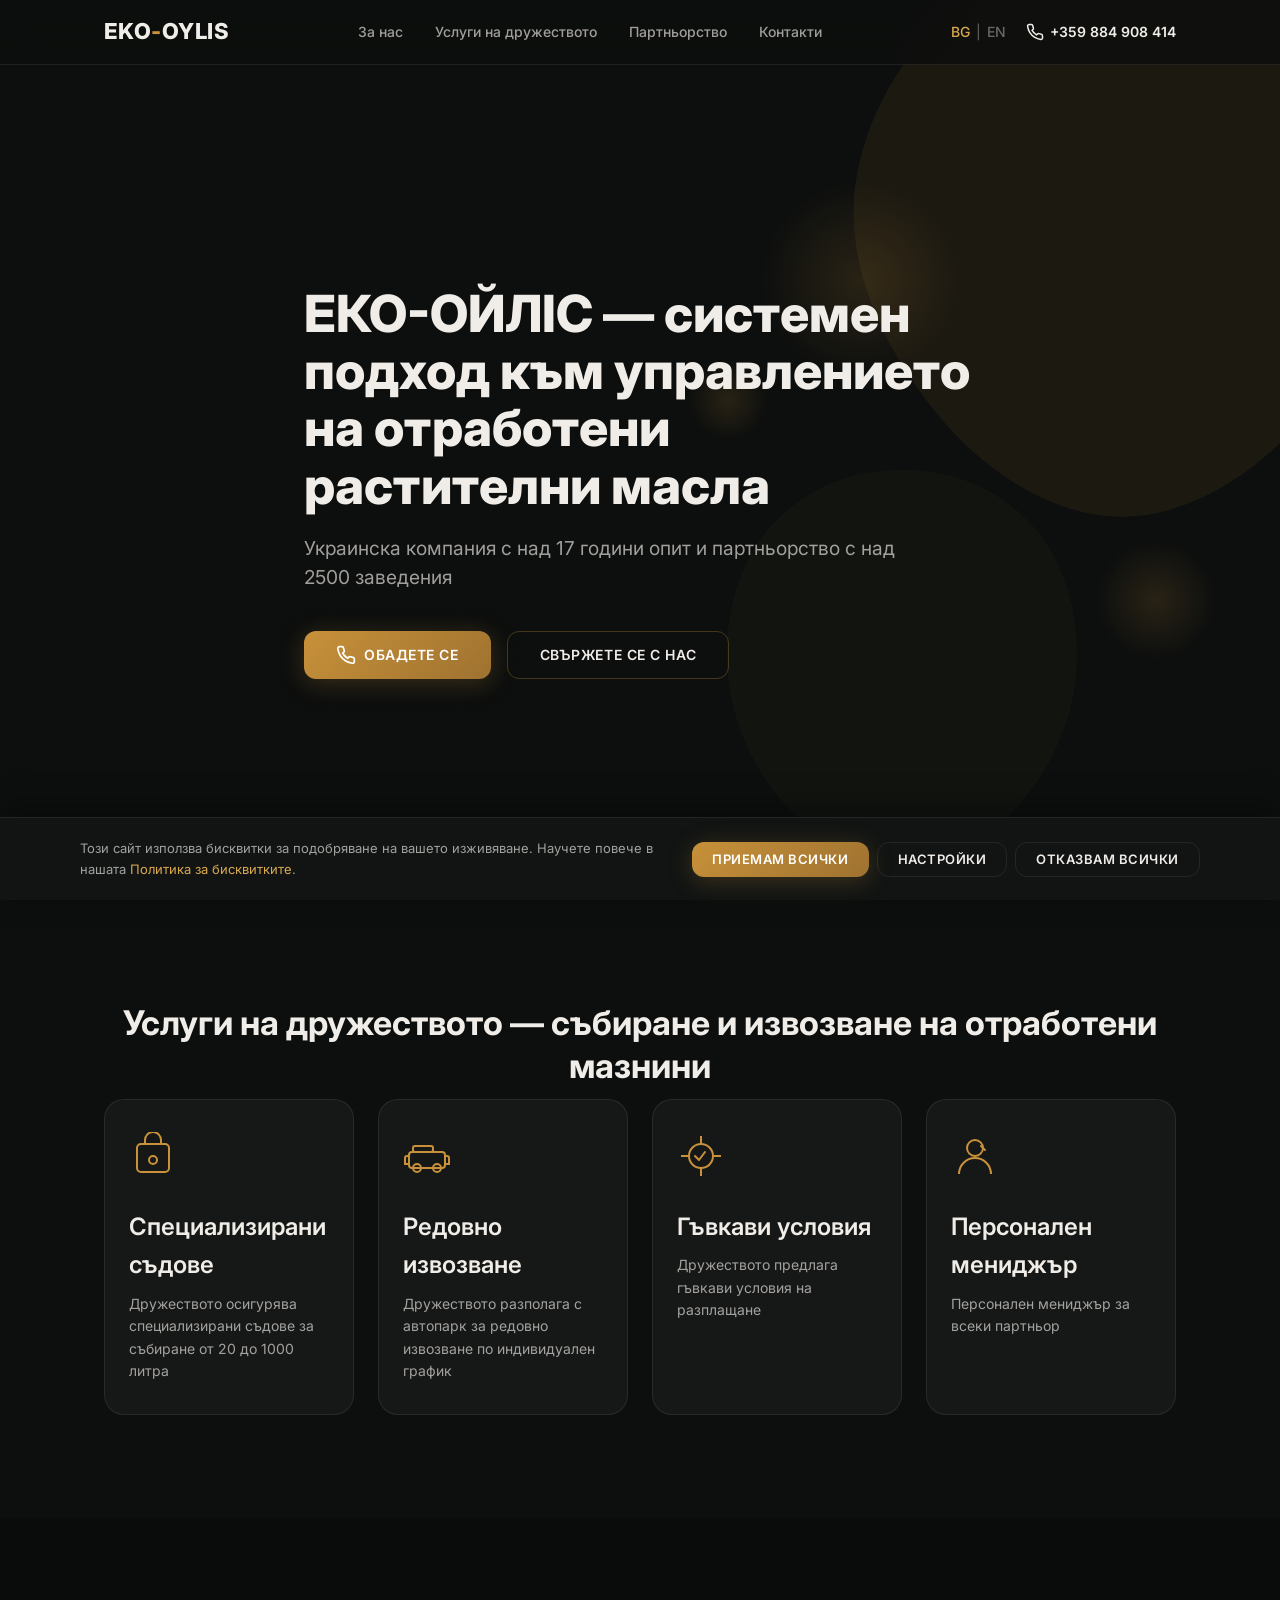
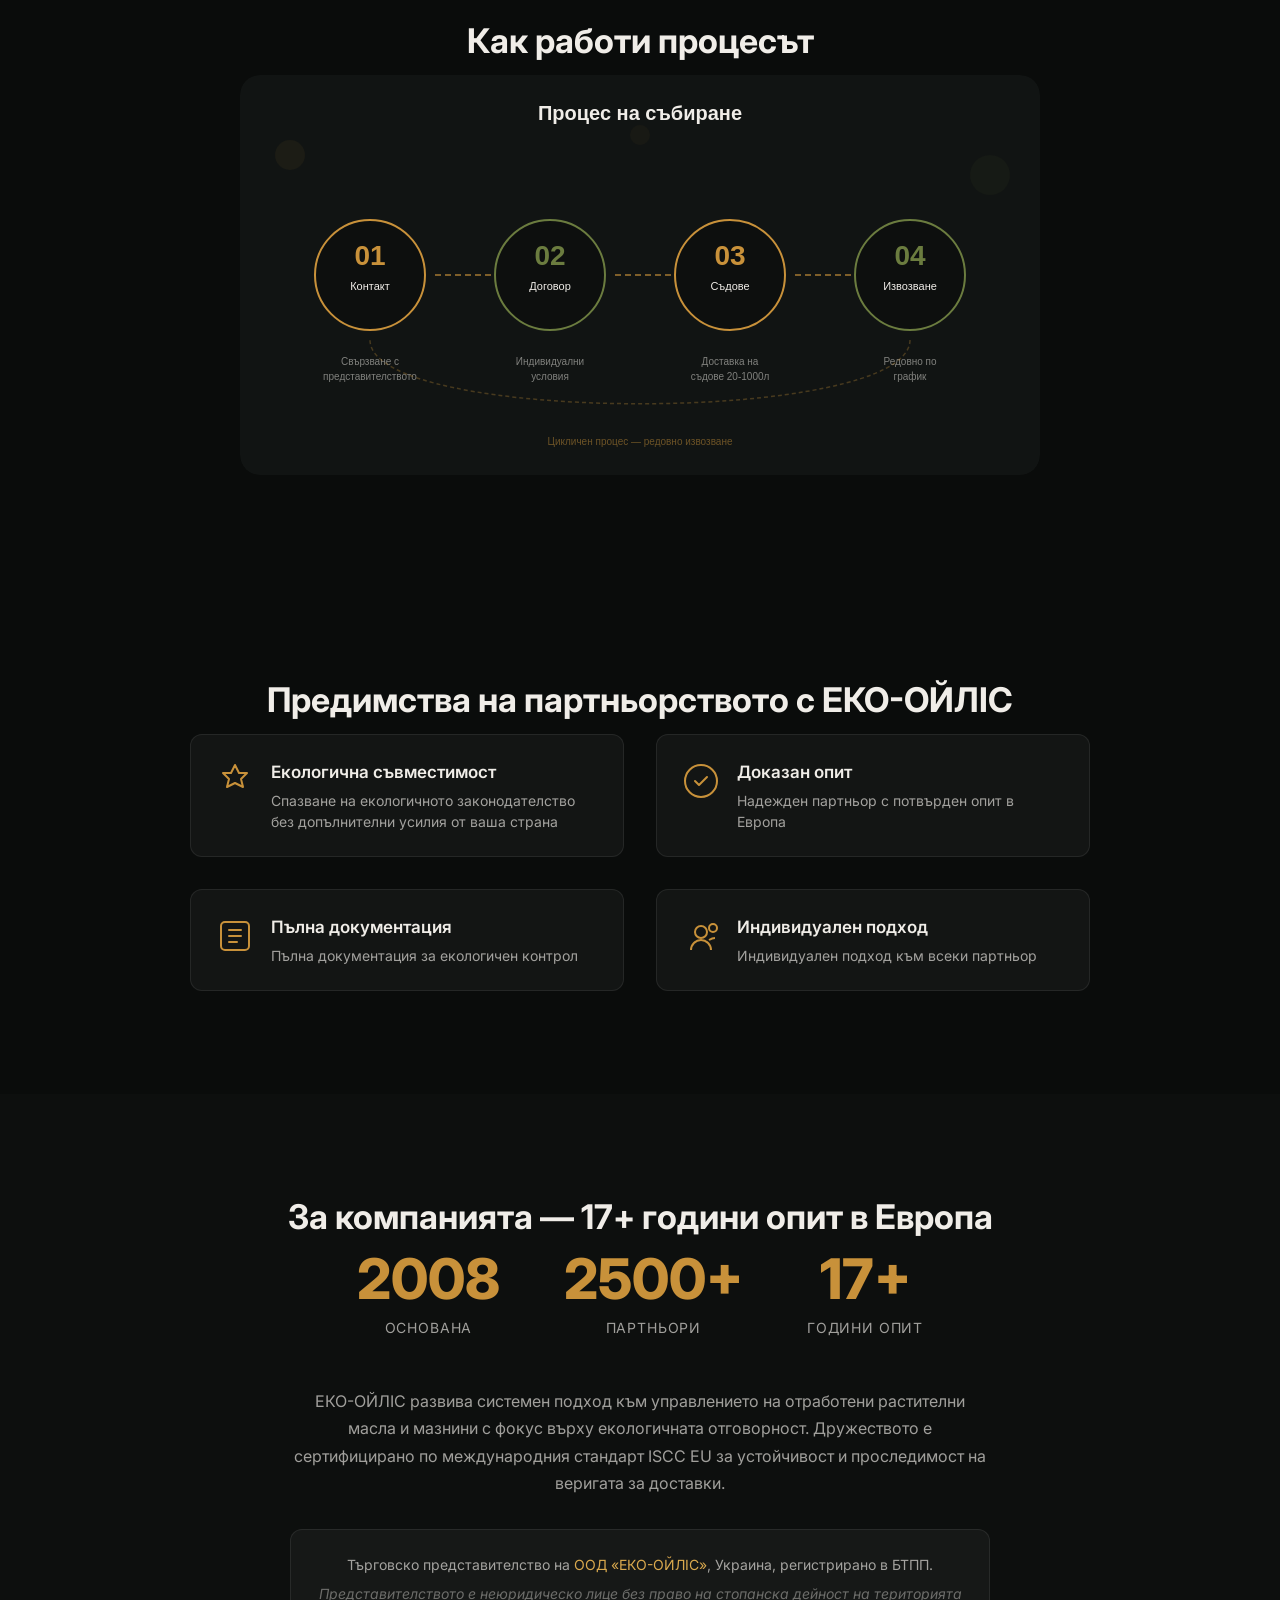
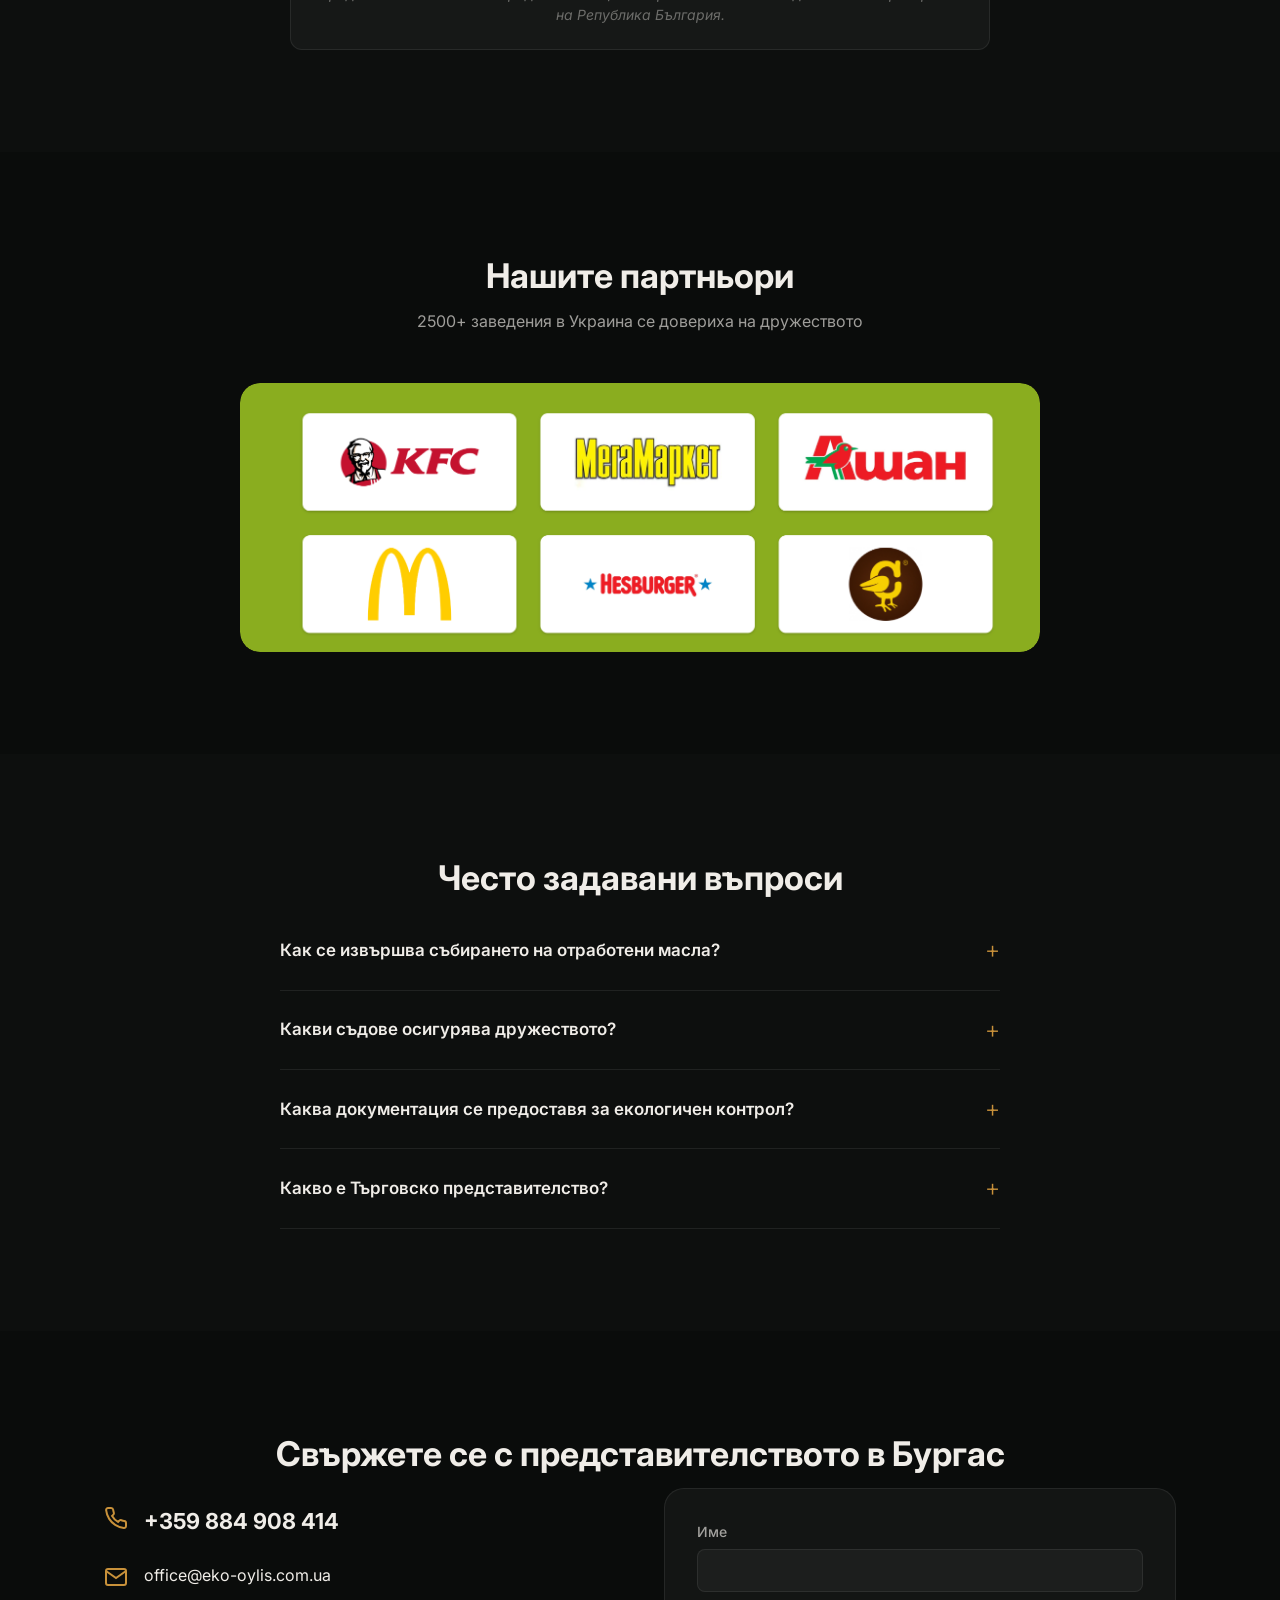
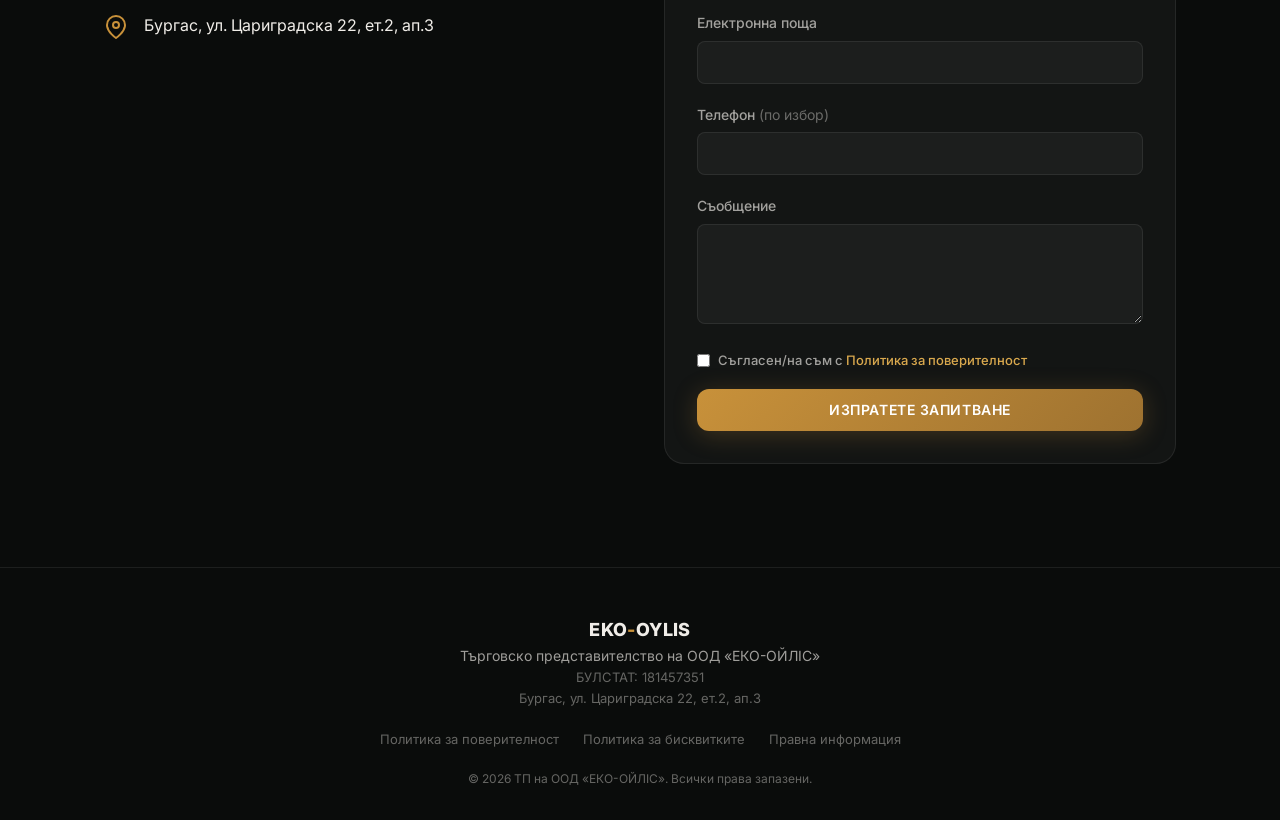
==== commit f30bfa24: "feat(graphics): add process cycle infographic BG + EN SVG infographic showing 4-step collection proc" ====
--- a/index.html
+++ b/index.html
@@ -271,6 +271,16 @@
       </div>
     </section>
 
+    <!-- ==================== PROCESS INFOGRAPHIC ==================== -->
+    <section class="section section--dark" id="process">
+      <div class="container">
+        <h2 class="section__title">Как работи процесът</h2>
+        <div class="infographic" data-reveal>
+          <img src="images/process-cycle.svg" alt="Процес на събиране на отработени масла — 4 стъпки: контакт, договор, съдове, извозване" width="800" height="400" loading="lazy">
+        </div>
+      </div>
+    </section>
+
     <!-- ==================== BENEFITS ==================== -->
     <section class="section section--dark benefits" id="partnership">
       <div class="container">
--- a/css/style.css
+++ b/css/style.css
@@ -32,7 +32,7 @@
   /* Typography */
   --font: 'Inter', -apple-system, BlinkMacSystemFont, 'Segoe UI', Helvetica, Arial, sans-serif;
   --h1: clamp(1.75rem, 4vw, 3.25rem);
-  --h2: clamp(1.375rem, 3vw, 2.125rem);
+  --h2: clamp(1.75rem, 3vw, 2.125rem);
   --h3: clamp(1.125rem, 2vw, 1.5rem);
   --body: clamp(1rem, 1.2vw, 1.125rem);
   --small: 0.875rem;
@@ -828,6 +828,10 @@
   cursor: pointer;
 }
 .cookie-category input { accent-color: var(--accent); }
+
+/* --- INFOGRAPHIC --- */
+.infographic { max-width: 800px; margin: 0 auto; }
+.infographic img { width: 100%; height: auto; border-radius: var(--radius-lg); }
 
 /* --- HONEYPOT (anti-spam) --- */
 .form-hp { position: absolute; left: -9999px; top: -9999px; opacity: 0; height: 0; width: 0; overflow: hidden; }
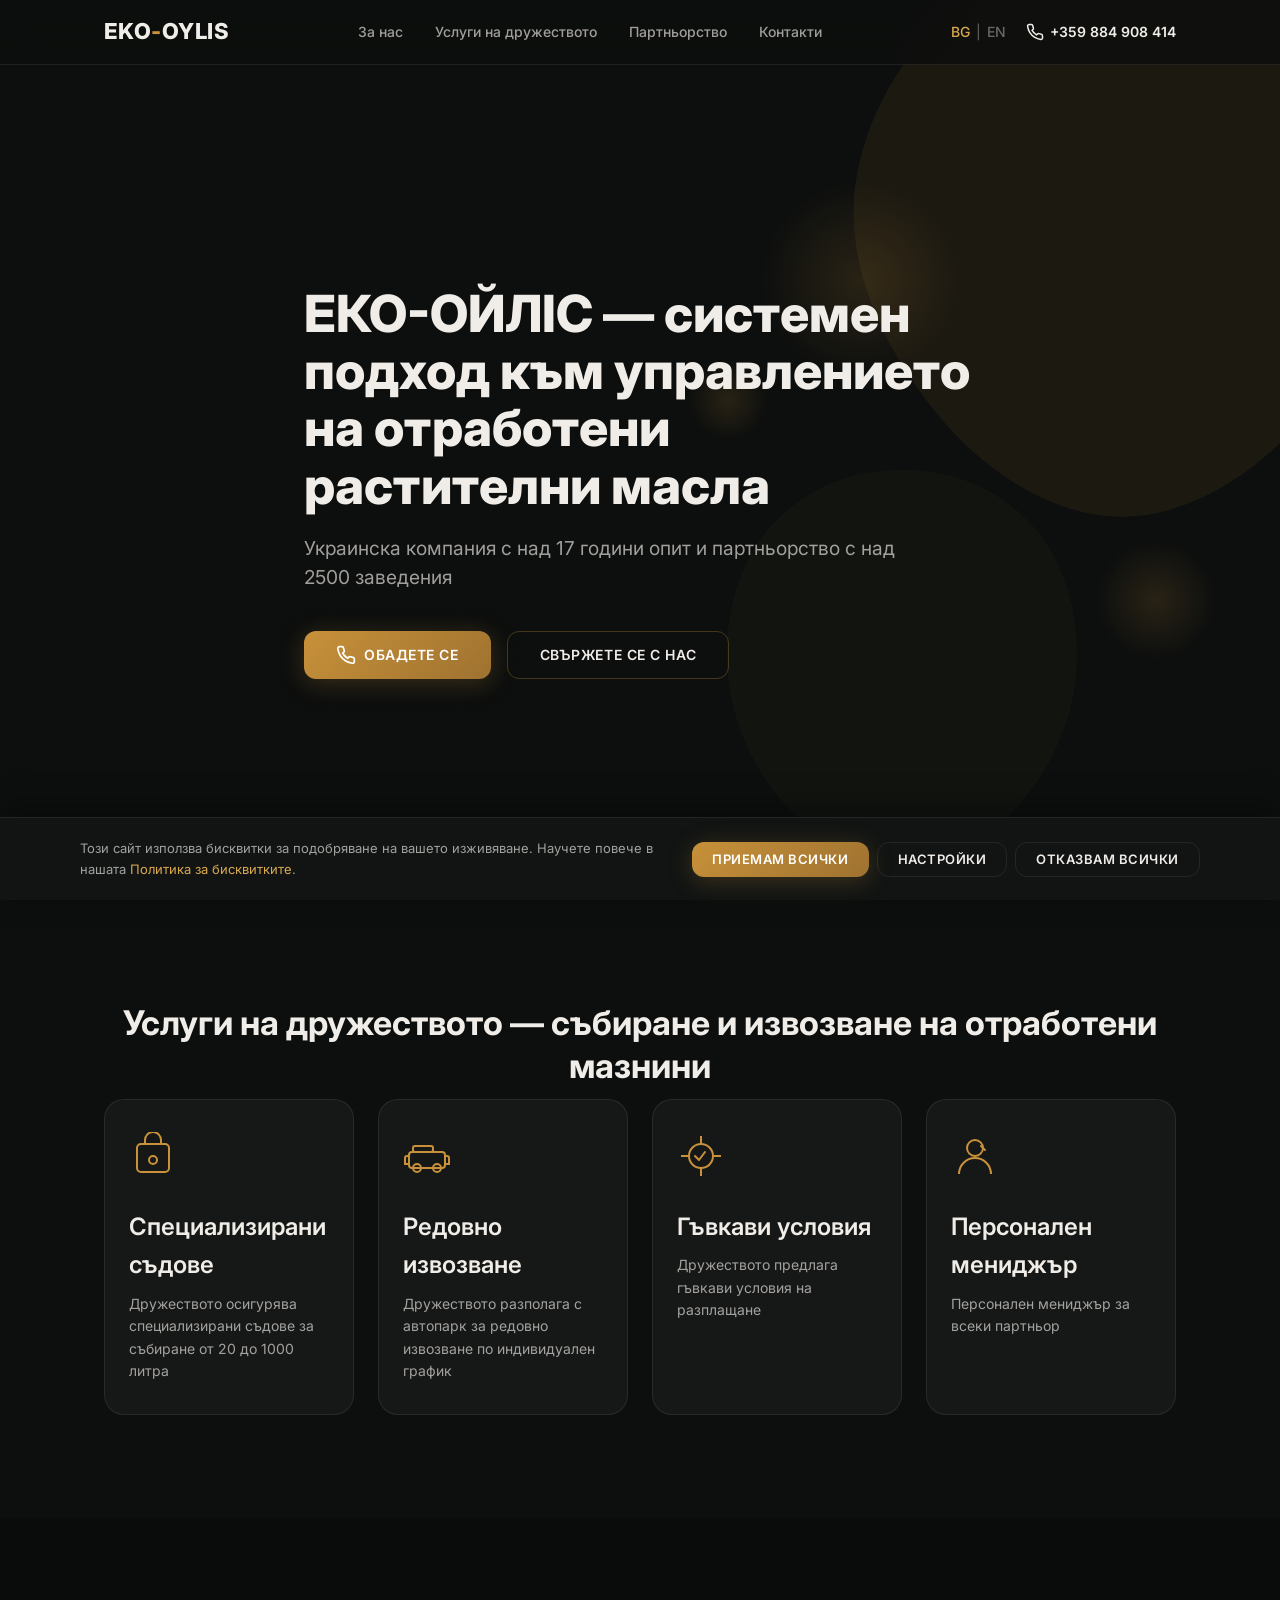
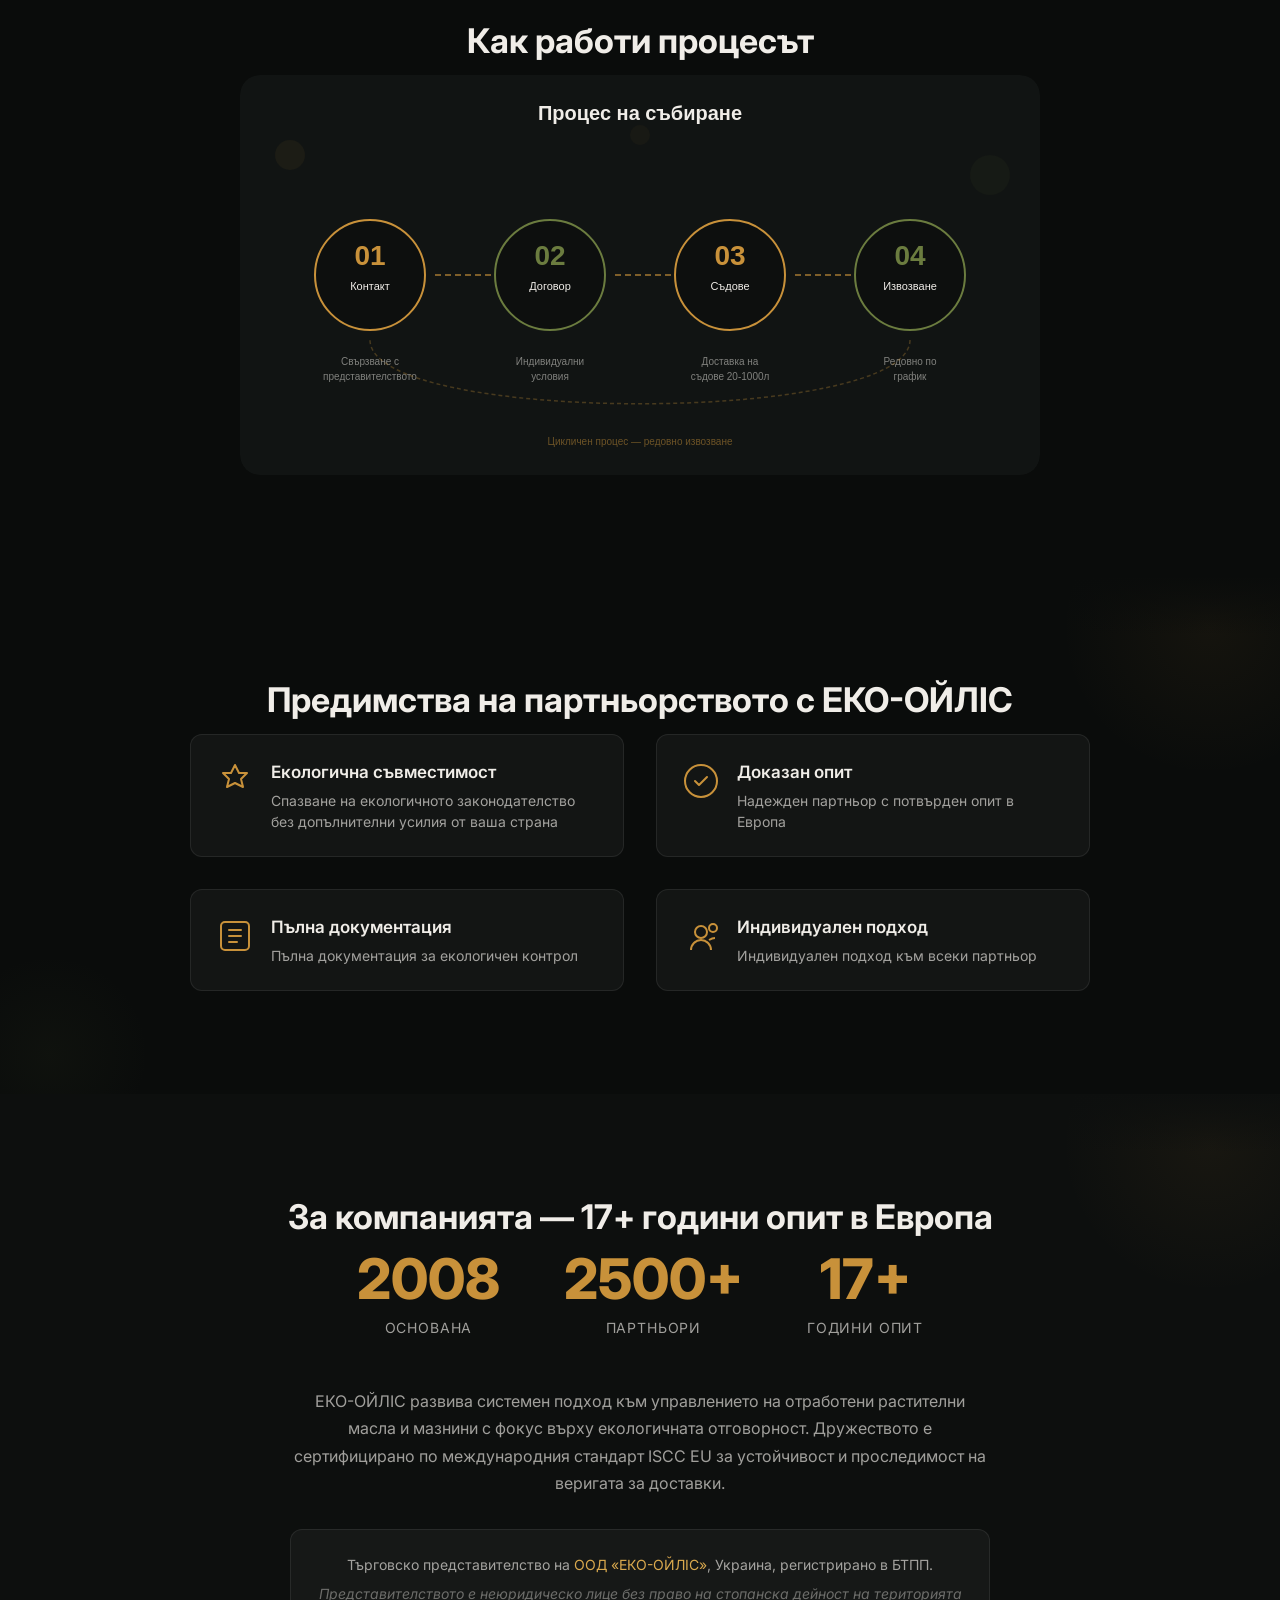
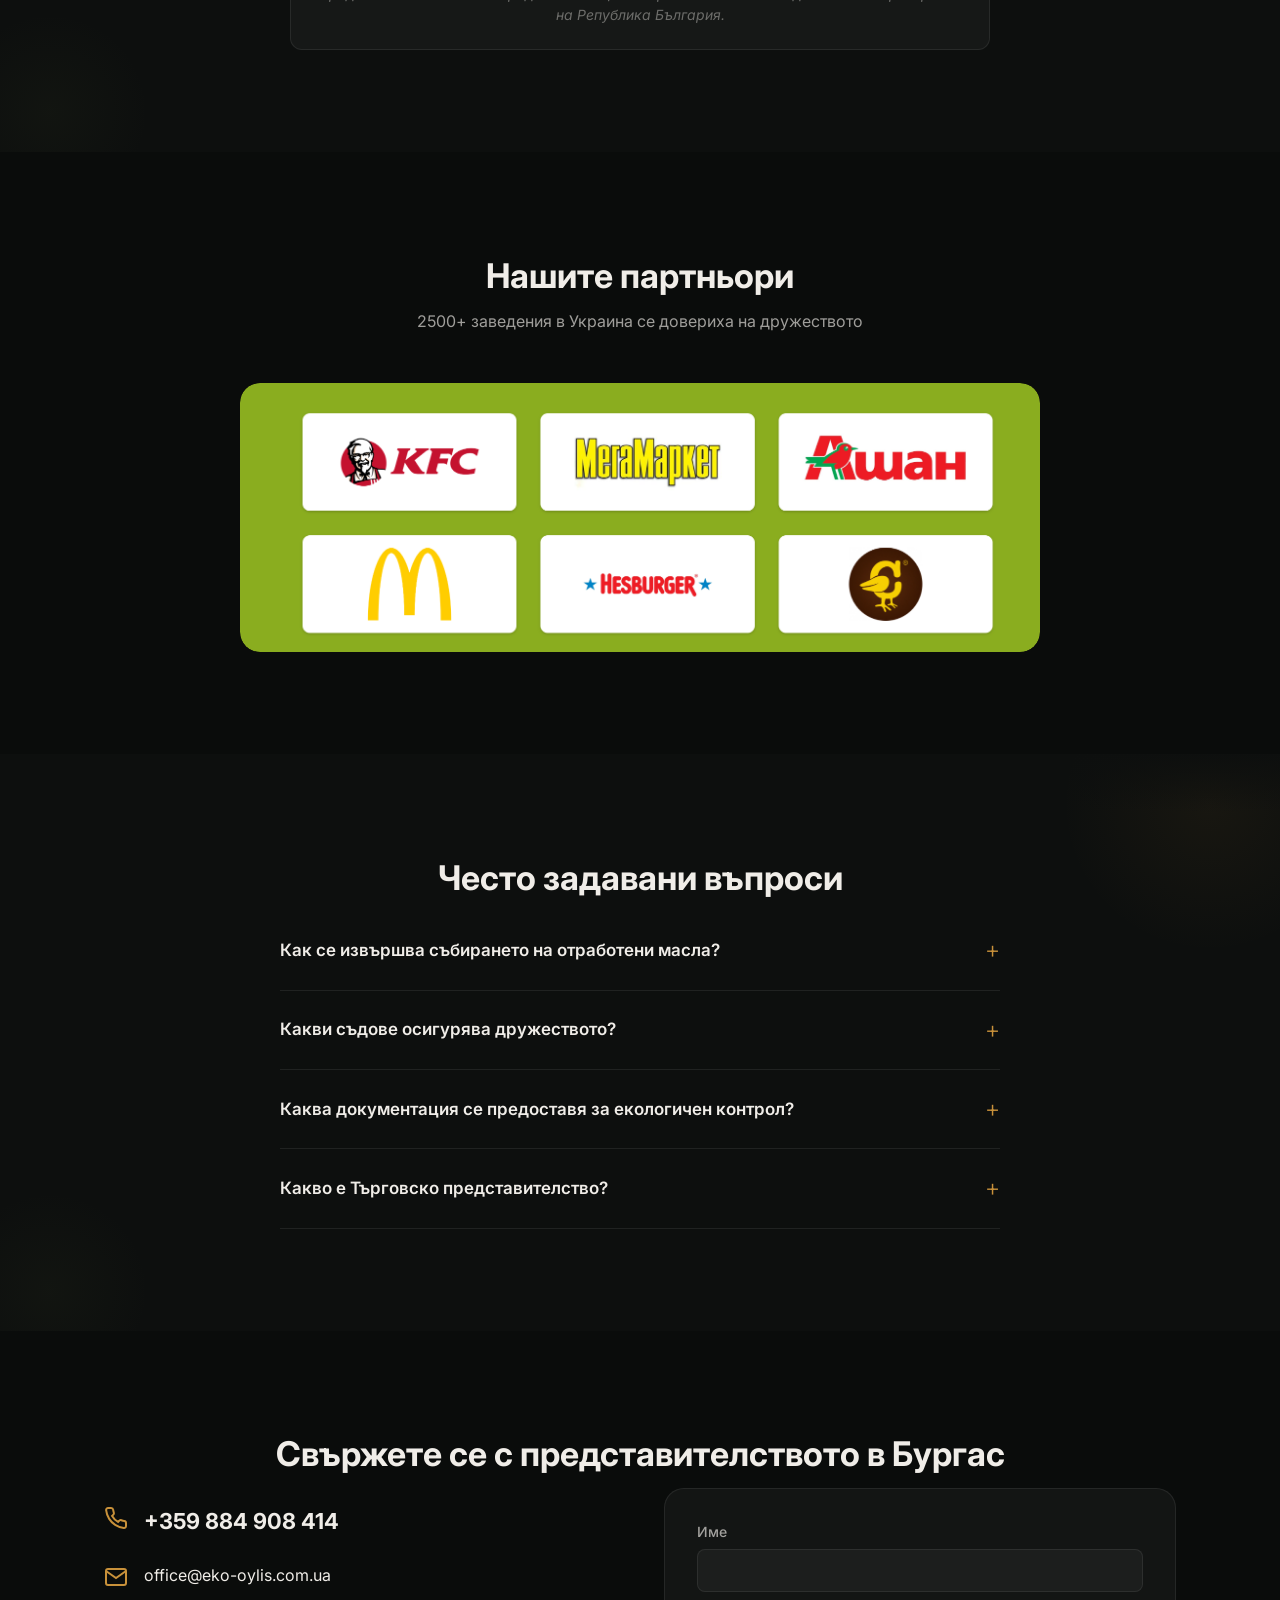
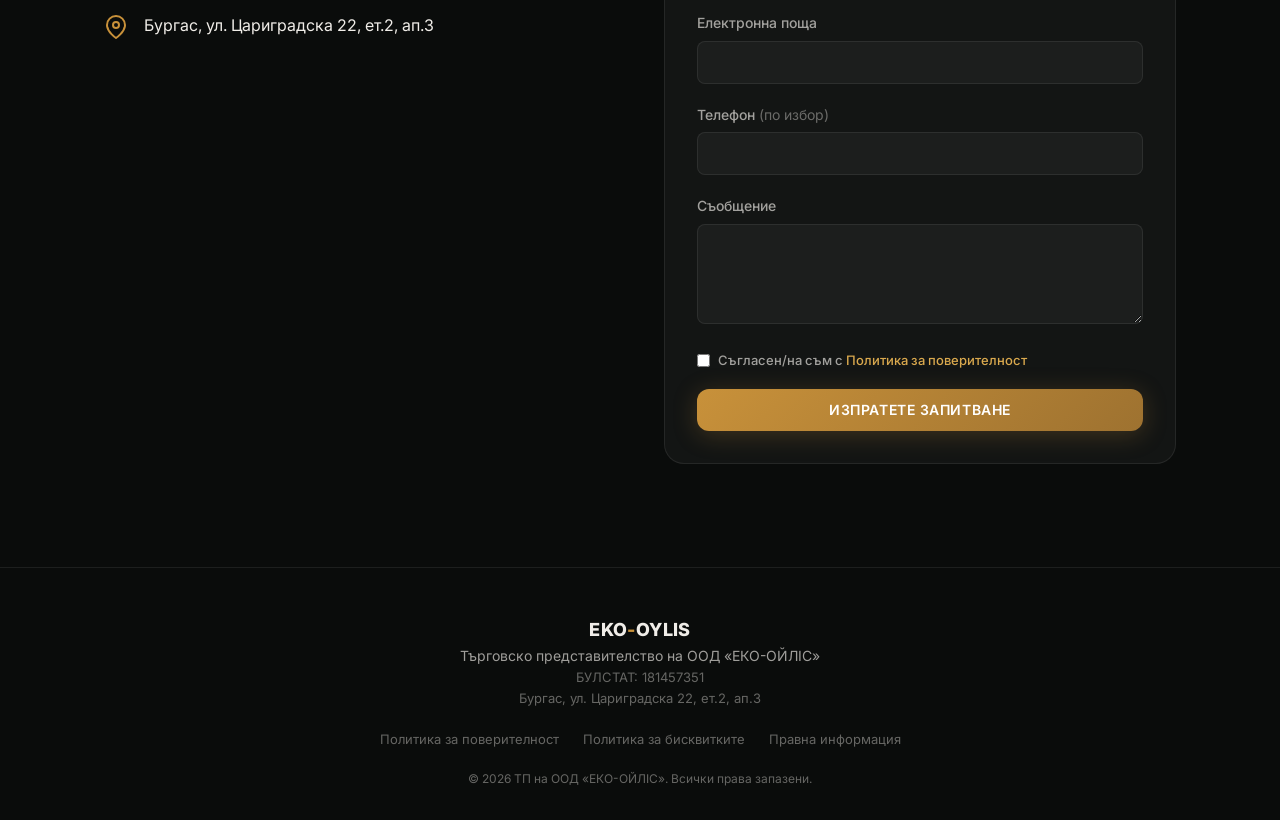
==== commit fa344e7e: "feat(ui): liquid dividers, CTA glow, benefit ripple, section drops Per ДОПОВНЕННЯ ДО ТЗ: - Liquid gr" ====
--- a/index.html
+++ b/index.html
@@ -282,7 +282,8 @@
     </section>
 
     <!-- ==================== BENEFITS ==================== -->
-    <section class="section section--dark benefits" id="partnership">
+    <section class="section section--dark section--liquid benefits" id="partnership">
+      <div class="liquid-divider liquid-divider--dark" aria-hidden="true"></div>
       <div class="container">
         <h2 class="section__title">Предимства на партньорството с ЕКО-ОЙЛІС</h2>
         <div class="benefits__grid">
@@ -340,7 +341,8 @@
     </section>
 
     <!-- ==================== ABOUT ==================== -->
-    <section class="section about" id="about">
+    <section class="section section--liquid about" id="about">
+      <div class="liquid-divider" aria-hidden="true"></div>
       <div class="container">
         <h2 class="section__title">За компанията — 17+ години опит в Европа</h2>
         <div class="about__stats">
@@ -379,7 +381,8 @@
     </section>
 
     <!-- ==================== FAQ ==================== -->
-    <section class="section faq" id="faq">
+    <section class="section section--liquid faq" id="faq">
+      <div class="liquid-divider" aria-hidden="true"></div>
       <div class="container">
         <h2 class="section__title">Често задавани въпроси</h2>
         <div class="faq__list">
@@ -423,7 +426,7 @@
             </div>
           </div>
           <form class="contact-form" id="contactForm" data-reveal
-                action="https://formspree.io/f/FORMSPREE_ID" method="POST">
+                action="https://formspree.io/f/oylis.tech@gmail.com" method="POST">
             <div class="form-group">
               <label for="name" class="form-label">Име</label>
               <input type="text" id="name" name="name" class="form-input" required autocomplete="name">
--- a/css/style.css
+++ b/css/style.css
@@ -106,7 +106,7 @@
 }
 .btn--primary:hover {
   background: linear-gradient(135deg, var(--accent-light), var(--accent));
-  box-shadow: 0 6px 32px rgba(200,145,58,0.35);
+  box-shadow: 0 6px 32px rgba(200,145,58,0.45), 0 0 60px rgba(200,145,58,0.15);
   transform: translateY(-2px);
   color: #fff;
 }
@@ -411,6 +411,43 @@
   background: linear-gradient(180deg, var(--bg-primary) 0%, transparent 100%);
   z-index: 2;
 }
+.liquid-divider--dark {
+  background: linear-gradient(180deg, var(--bg-dark) 0%, transparent 100%);
+}
+.liquid-divider--bottom {
+  top: auto;
+  bottom: -2px;
+  background: linear-gradient(0deg, var(--bg-primary) 0%, transparent 100%);
+}
+
+/* Section background liquid drops */
+.section--liquid {
+  position: relative;
+  overflow: hidden;
+}
+.section--liquid::before,
+.section--liquid::after {
+  content: '';
+  position: absolute;
+  border-radius: 50%;
+  pointer-events: none;
+}
+.section--liquid::before {
+  width: 300px;
+  height: 300px;
+  top: -100px;
+  right: -80px;
+  background: radial-gradient(circle, rgba(200,145,58,0.06) 0%, transparent 70%);
+  animation: dropFloat 18s ease-in-out infinite;
+}
+.section--liquid::after {
+  width: 200px;
+  height: 200px;
+  bottom: -60px;
+  left: -50px;
+  background: radial-gradient(circle, rgba(107,124,63,0.05) 0%, transparent 70%);
+  animation: dropFloat 22s ease-in-out infinite 5s;
+}
 
 /* --- CARDS (Services) --- */
 .cards {
@@ -480,10 +517,27 @@
   background: var(--bg-card);
   border: 1px solid var(--border);
   transition: all var(--duration) var(--ease);
+  position: relative;
+  overflow: hidden;
+}
+.benefit::before {
+  content: '';
+  position: absolute;
+  bottom: 0;
+  left: 0;
+  width: 100%;
+  height: 3px;
+  background: linear-gradient(90deg, transparent, var(--olive), transparent);
+  transform: scaleX(0);
+  transition: transform 0.5s var(--ease);
 }
 .benefit:hover {
   border-color: var(--border-accent);
   background: var(--bg-card-hover);
+  transform: translateY(-2px);
+}
+.benefit:hover::before {
+  transform: scaleX(1);
 }
 
 .benefit__icon {
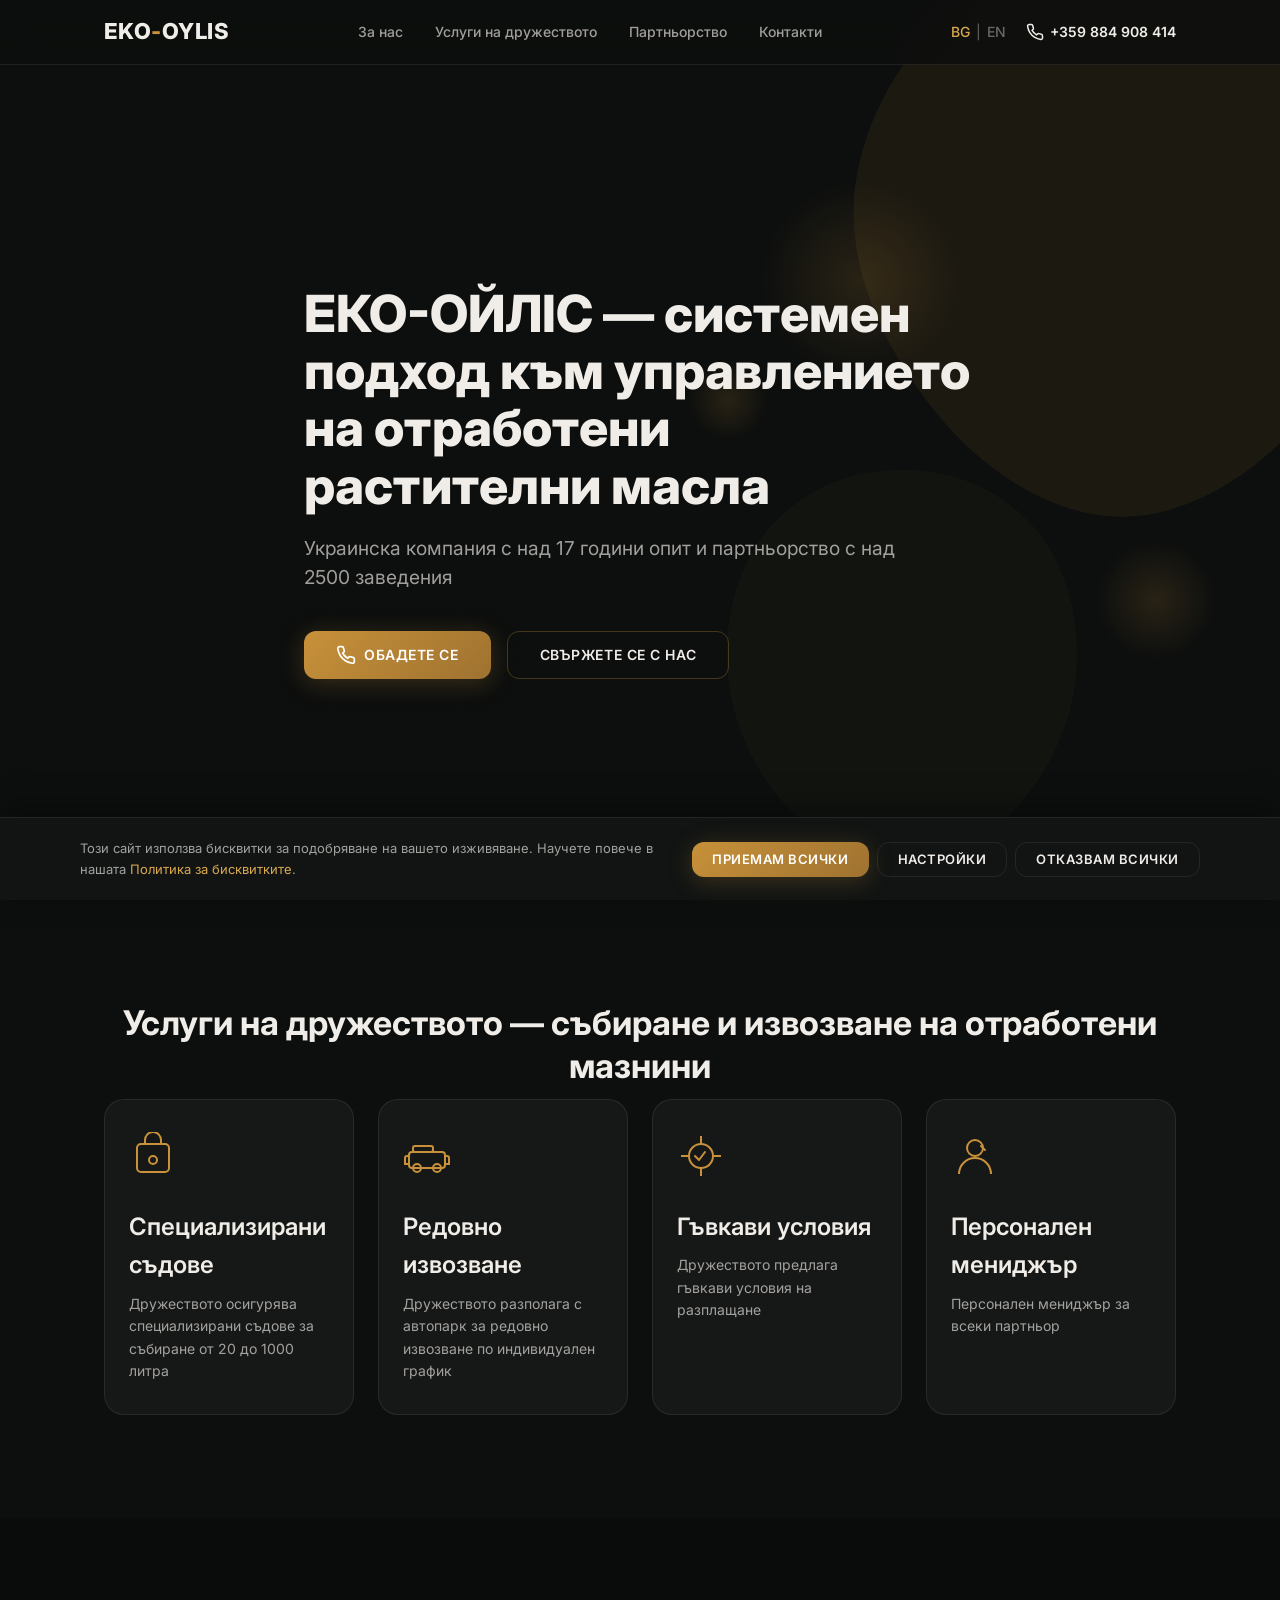
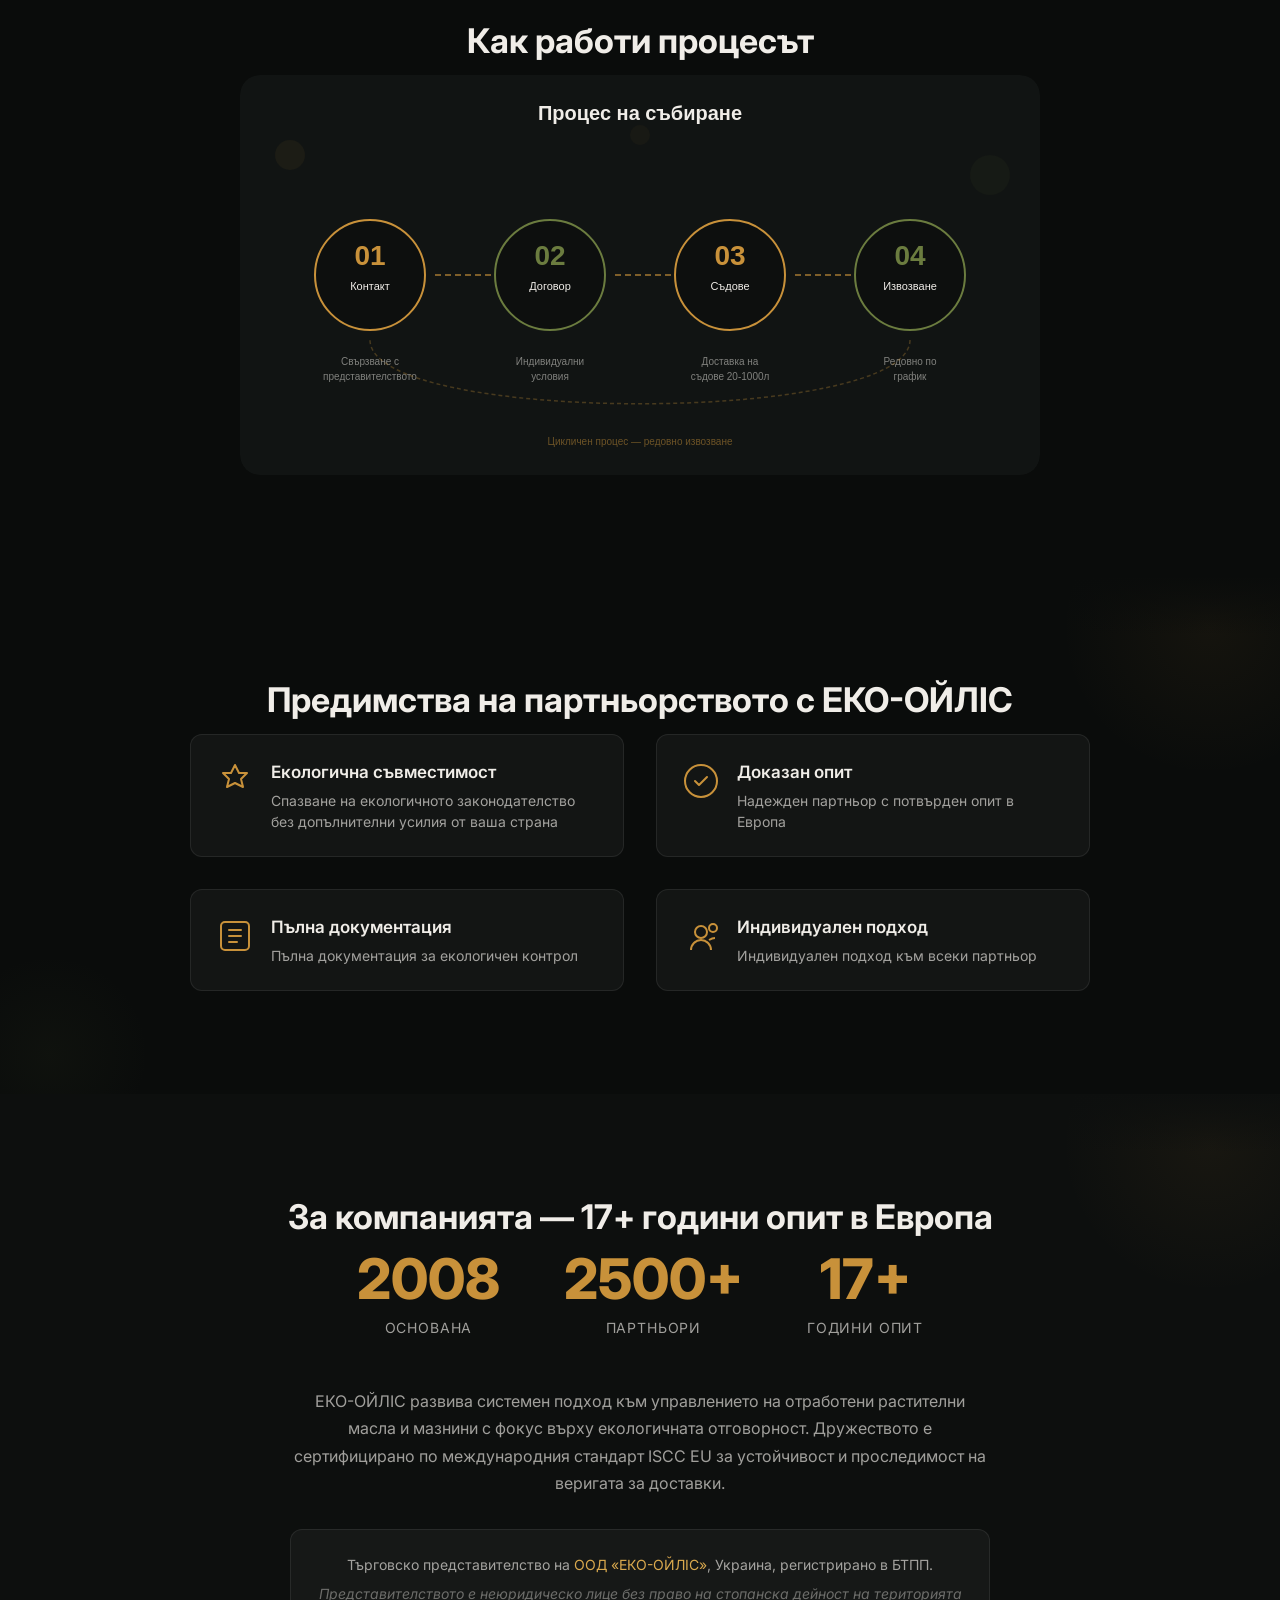
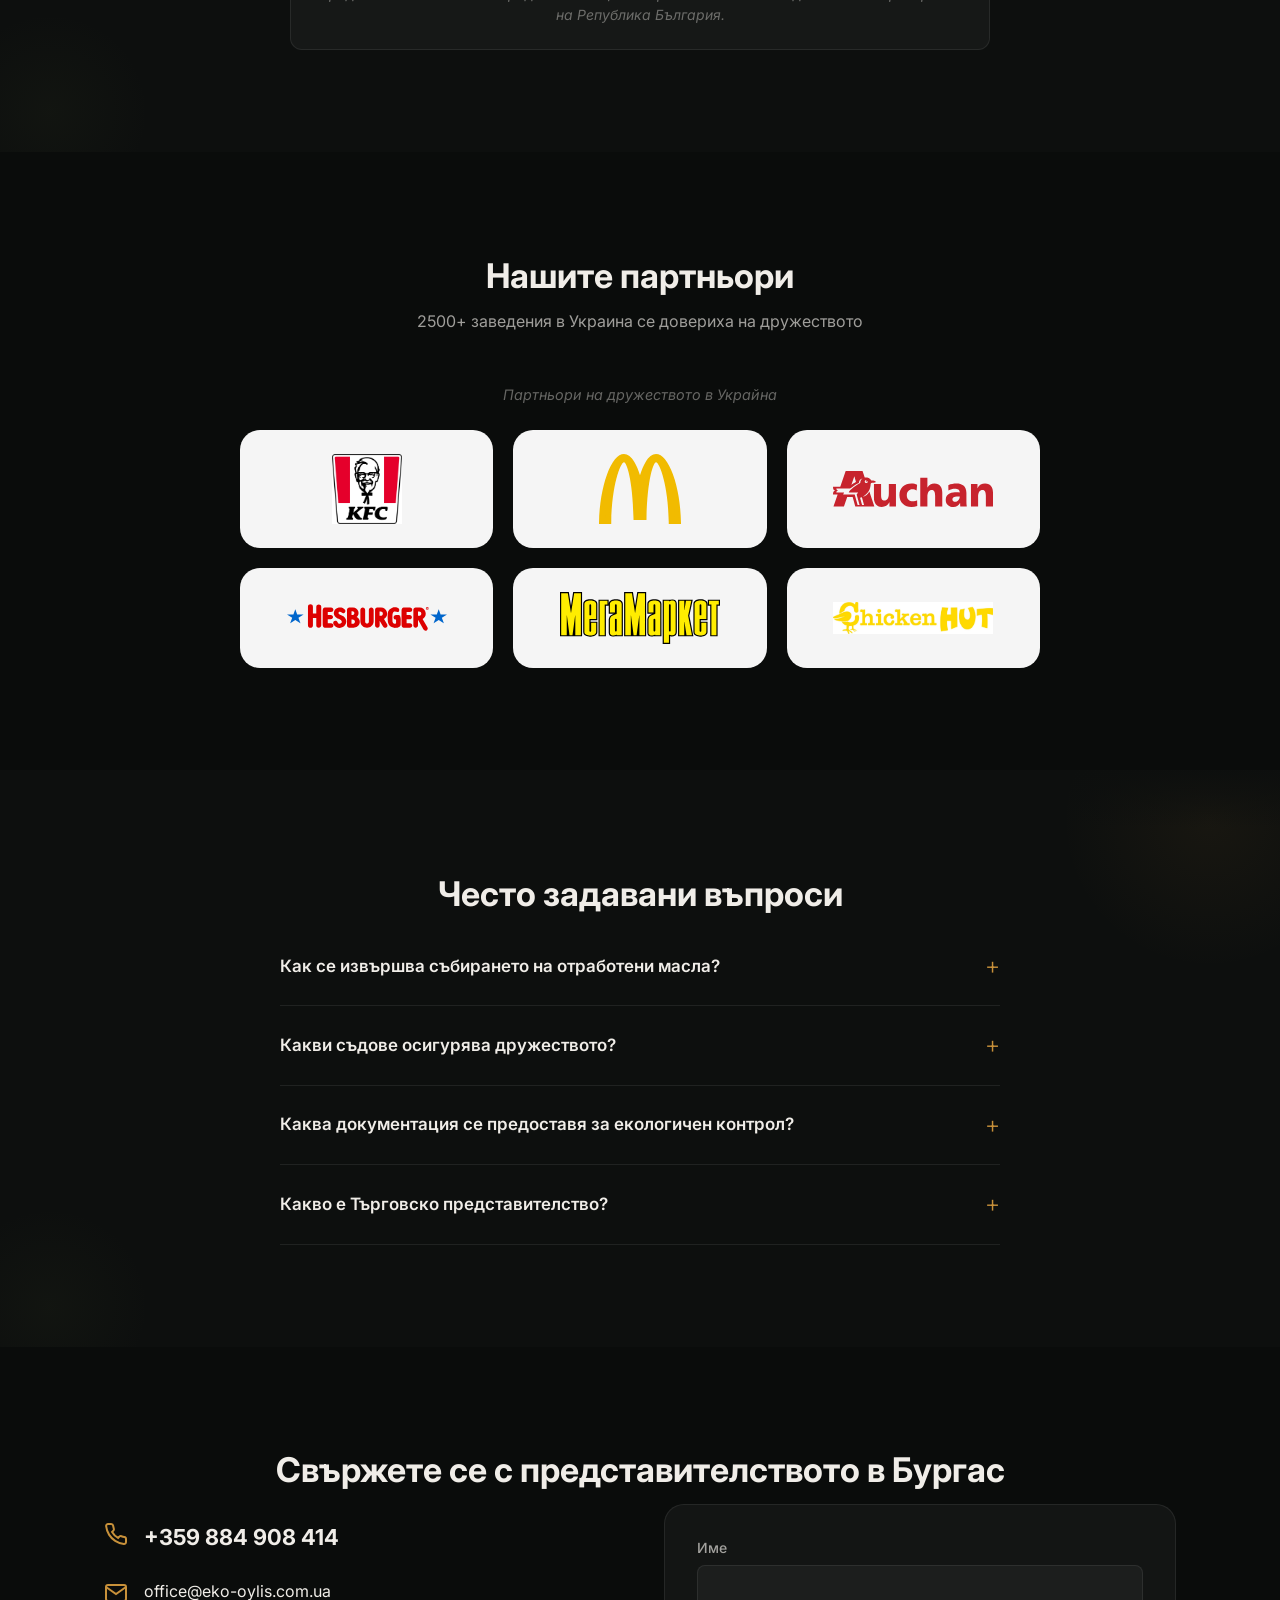
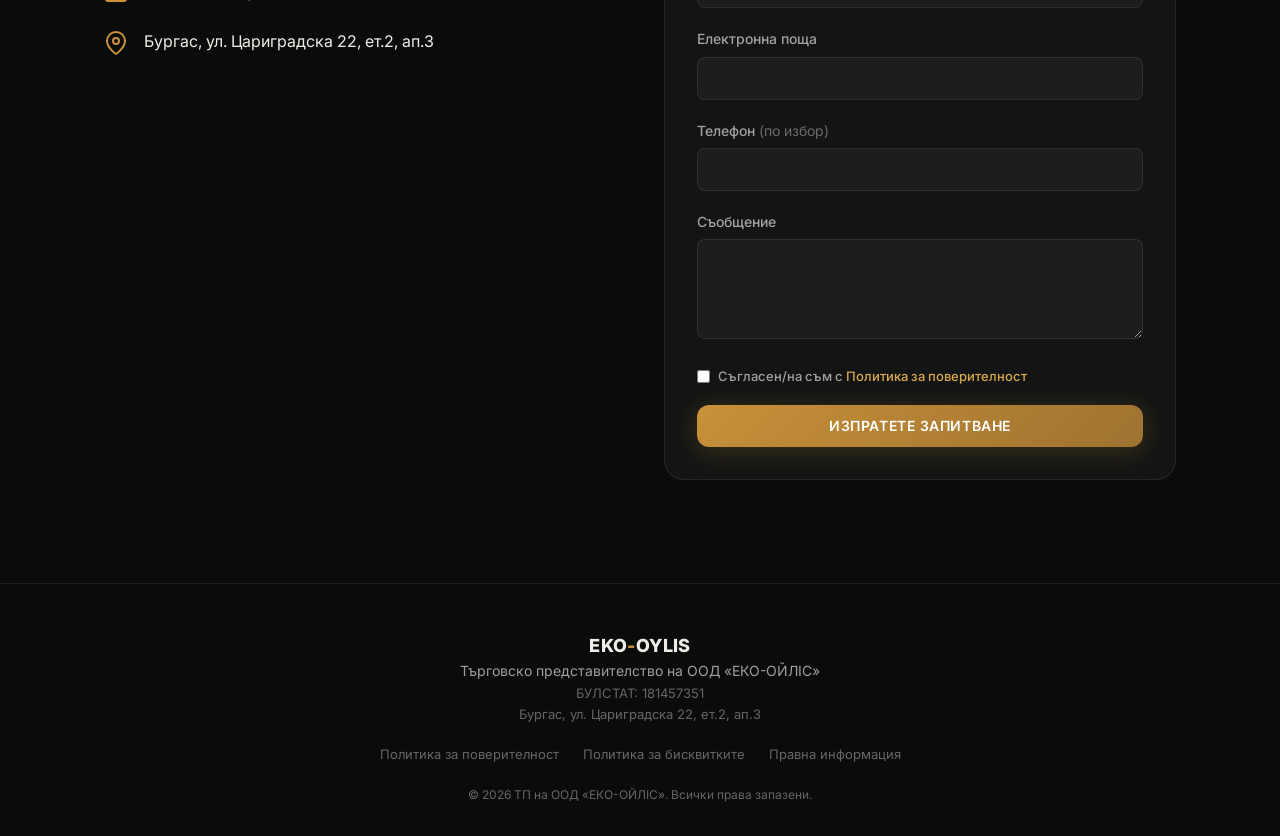
==== commit a217146c: "feat(ui): replace partners PNG with 6 logo grid - Individual logos: KFC, McDonald's, Auchan, Hesburg" ====
--- a/index.html
+++ b/index.html
@@ -374,8 +374,26 @@
       <div class="container">
         <h2 class="section__title">Нашите партньори</h2>
         <p class="section__subtitle">2500+ заведения в Украина се довериха на дружеството</p>
-        <div class="partners__logos" data-reveal>
-          <img src="images/partners-ukraine.png" alt="Партньори на ЕКО-ОЙЛІС в Украина — KFC, МегаМаркет, Ашан, McDonald's, Hesburger" width="900" height="300" loading="lazy">
+        <p class="section__note">Партньори на дружеството в Украйна</p>
+        <div class="partners-grid" data-reveal>
+          <div class="partner-card">
+            <img src="images/logos/kfc.jpg" alt="KFC" loading="lazy">
+          </div>
+          <div class="partner-card">
+            <img src="images/logos/mcdonalds.svg" alt="McDonald's" loading="lazy">
+          </div>
+          <div class="partner-card">
+            <img src="images/logos/auchan.svg" alt="Auchan" loading="lazy">
+          </div>
+          <div class="partner-card">
+            <img src="images/logos/hesburger.svg" alt="Hesburger" loading="lazy">
+          </div>
+          <div class="partner-card">
+            <img src="images/logos/megamarket.svg" alt="МегаМаркет" loading="lazy">
+          </div>
+          <div class="partner-card">
+            <img src="images/logos/chickenhut.jpg" alt="Chicken Hut" loading="lazy">
+          </div>
         </div>
       </div>
     </section>
@@ -426,7 +444,7 @@
             </div>
           </div>
           <form class="contact-form" id="contactForm" data-reveal
-                action="https://formspree.io/f/oylis.tech@gmail.com" method="POST">
+                action="https://formsubmit.co/ajax/oylis.tech@gmail.com" method="POST">
             <div class="form-group">
               <label for="name" class="form-label">Име</label>
               <input type="text" id="name" name="name" class="form-input" required autocomplete="name">
@@ -443,6 +461,10 @@
               <label for="message" class="form-label">Съобщение</label>
               <textarea id="message" name="message" class="form-input form-textarea" rows="4" required></textarea>
             </div>
+            <!-- FormSubmit config -->
+            <input type="hidden" name="_captcha" value="false">
+            <input type="hidden" name="_template" value="table">
+            <input type="hidden" name="_subject" value="Ново запитване от eco-oylis.info">
             <!-- Honeypot anti-spam -->
             <div class="form-hp" aria-hidden="true">
               <label for="website">Website</label>
--- a/css/style.css
+++ b/css/style.css
@@ -617,15 +617,62 @@
 }
 
 /* --- SOCIAL PROOF --- */
-.partners__logos {
+.section__note {
+  text-align: center;
+  color: var(--text-muted, #8a8a7a);
+  font-size: 0.9rem;
+  font-style: italic;
+  margin-bottom: 1.5rem;
+}
+.partners-grid {
+  display: grid;
+  grid-template-columns: repeat(3, 1fr);
+  gap: 1.25rem;
   max-width: 800px;
   margin: 0 auto;
-  border-radius: var(--radius-lg);
-  overflow: hidden;
-}
-.partners__logos img {
-  width: 100%;
-  border-radius: var(--radius-lg);
+}
+.partner-card {
+  background: #f5f5f5;
+  border-radius: var(--radius-lg, 12px);
+  padding: 1.5rem 1rem;
+  display: flex;
+  align-items: center;
+  justify-content: center;
+  min-height: 100px;
+  transition: box-shadow 0.3s ease, transform 0.3s ease;
+  cursor: default;
+}
+.partner-card:hover {
+  box-shadow: 0 4px 20px rgba(200, 145, 58, 0.3);
+  transform: translateY(-2px);
+}
+.partner-card img {
+  max-width: 160px;
+  max-height: 70px;
+  width: auto;
+  height: auto;
+  object-fit: contain;
+}
+
+@media (max-width: 768px) {
+  .partners-grid {
+    grid-template-columns: repeat(2, 1fr);
+    gap: 1rem;
+  }
+}
+@media (max-width: 480px) {
+  .partners-grid {
+    grid-template-columns: repeat(2, 1fr);
+    gap: 0.75rem;
+  }
+  .partner-card {
+    padding: 1rem 0.75rem;
+    min-height: 80px;
+  }
+  .partner-card img {
+    max-width: 120px;
+    max-height: 50px;
+  }
 }
 
 /* --- FAQ --- */
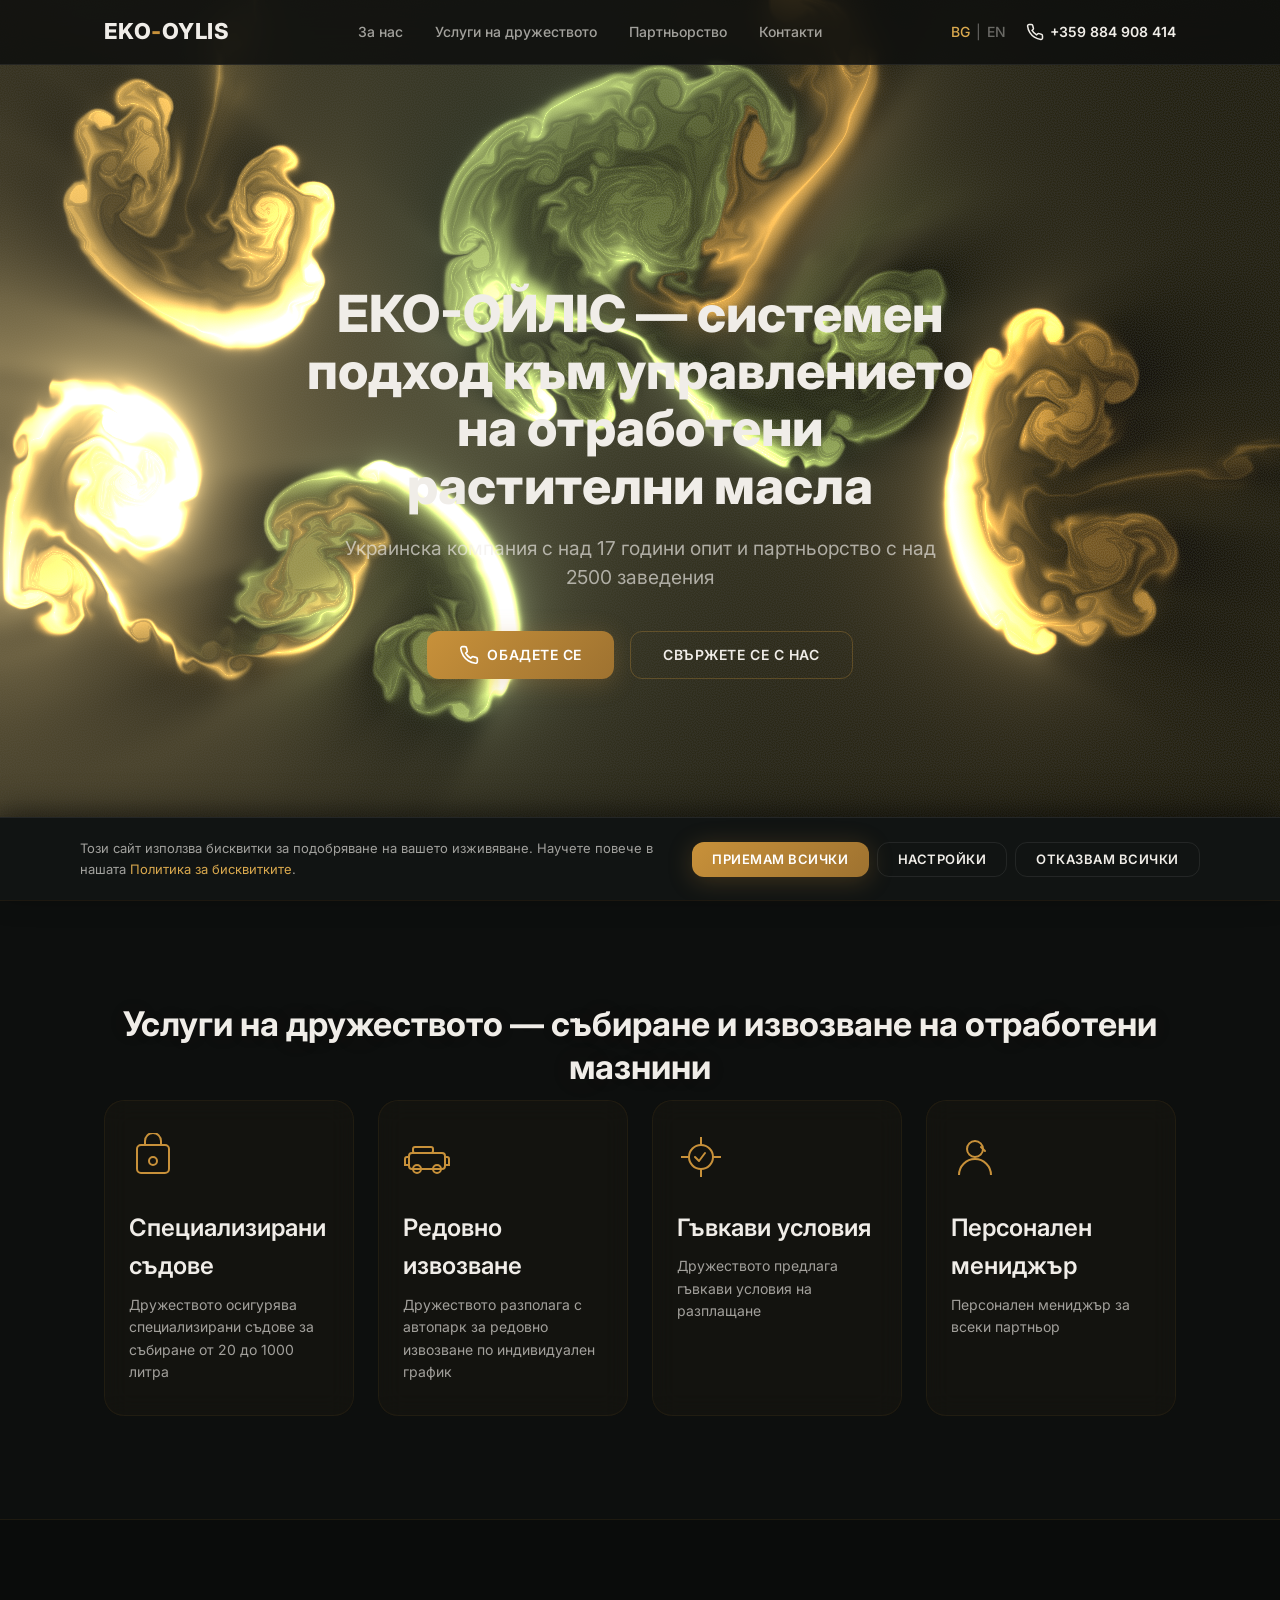
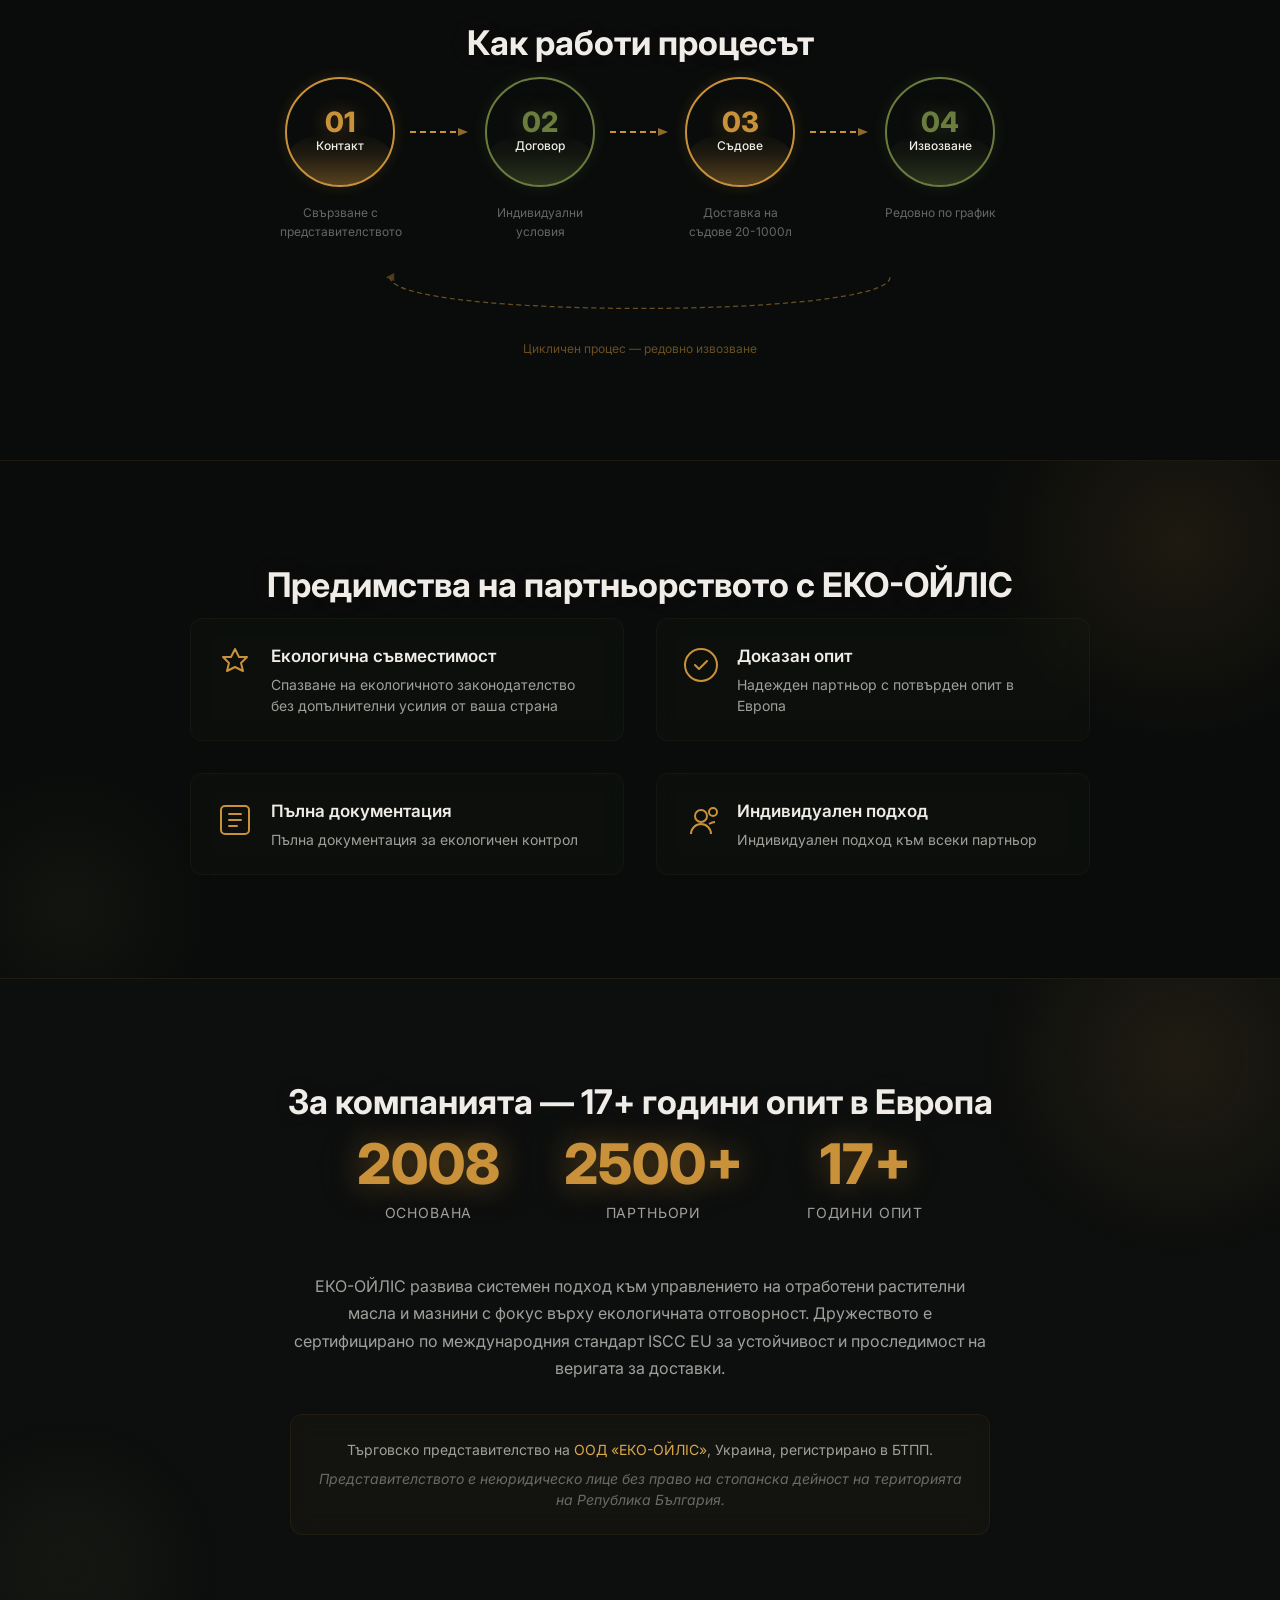
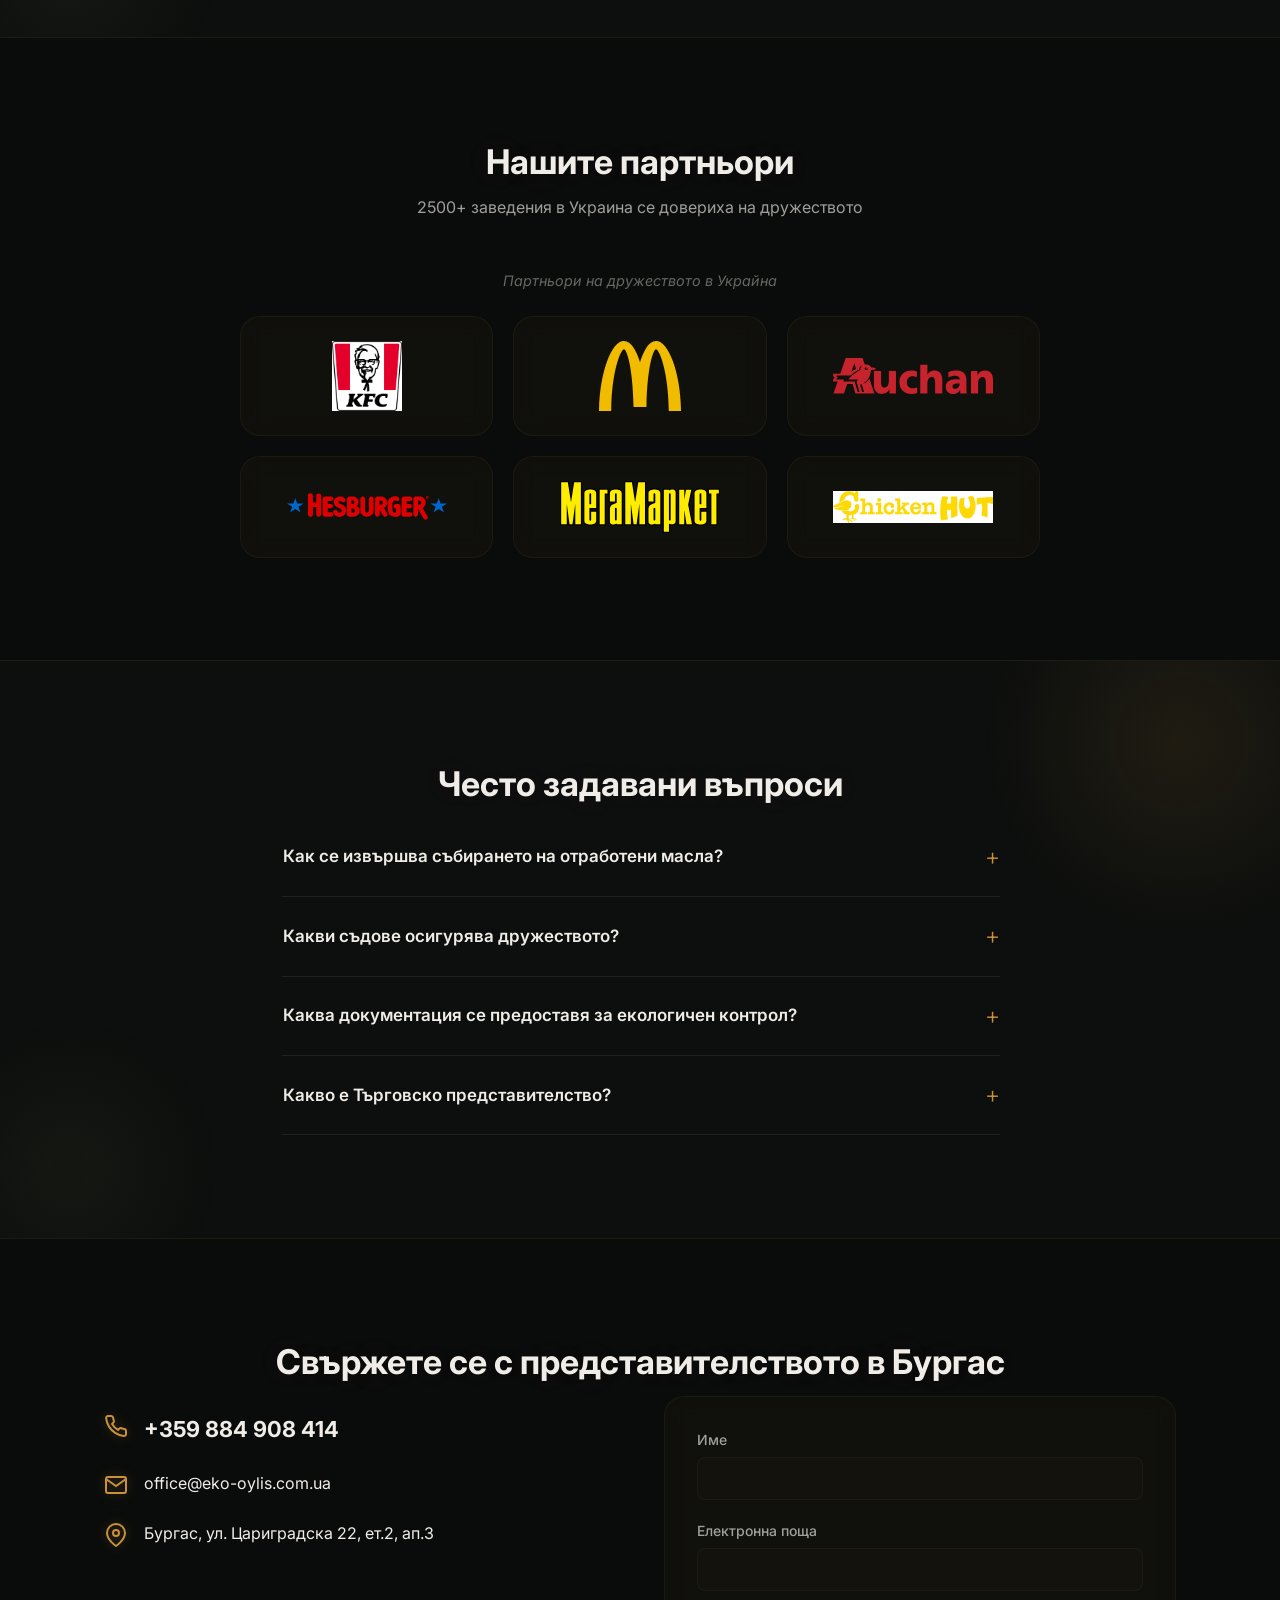
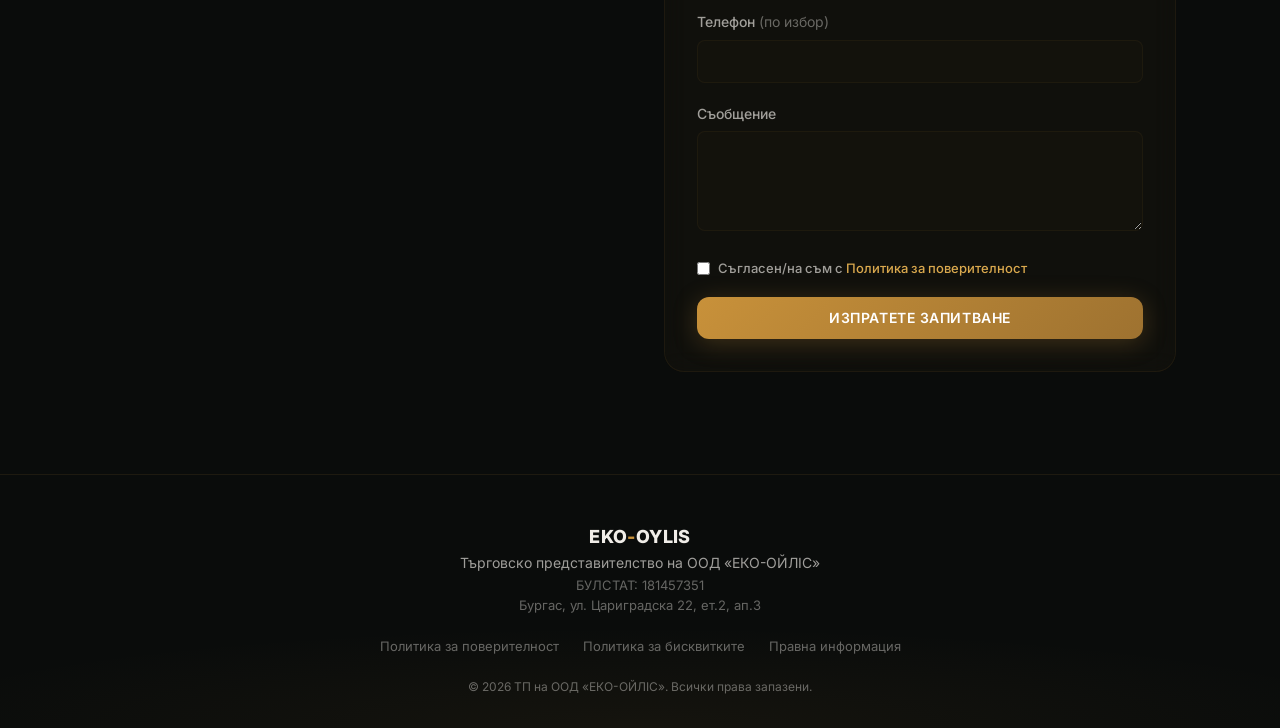
==== commit c9cf8eb6: "feat(ui): WebGL Fluid hero + liquid oil theme + animated process - WebGL Fluid Simulation in hero (w" ====
--- a/index.html
+++ b/index.html
@@ -45,7 +45,7 @@
   <script async src="https://www.googletagmanager.com/gtag/js?id=G-XXXXXXXXXX"></script>
 
   <!-- Styles -->
-  <link rel="stylesheet" href="css/style.css">
+  <link rel="stylesheet" href="css/style.css?v=19">
 
   <!-- Schema: Organization -->
   <script type="application/ld+json">
@@ -202,6 +202,7 @@
         <div class="liquid-drop liquid-drop--3"></div>
       </div>
 
+      <div id="hero-fluid" class="hero__fluid-canvas" aria-hidden="true"></div>
       <div class="container hero__content">
         <h1 class="hero__title">ЕКО-ОЙЛІС — системен подход към управлението на отработени растителни масла</h1>
         <p class="hero__subtitle">Украинска компания с над 17 години опит и партньорство с над 2500 заведения</p>
@@ -271,12 +272,46 @@
       </div>
     </section>
 
-    <!-- ==================== PROCESS INFOGRAPHIC ==================== -->
+    <!-- ==================== PROCESS ==================== -->
     <section class="section section--dark" id="process">
       <div class="container">
         <h2 class="section__title">Как работи процесът</h2>
-        <div class="infographic" data-reveal>
-          <img src="images/process-cycle.svg" alt="Процес на събиране на отработени масла — 4 стъпки: контакт, договор, съдове, извозване" width="800" height="400" loading="lazy">
+        <div class="process">
+          <div class="process__step" data-reveal>
+            <div class="process__circle process__circle--amber">
+              <span class="process__number">01</span>
+              <span class="process__label">Контакт</span>
+            </div>
+            <p class="process__desc">Свързване с представителството</p>
+          </div>
+          <svg class="process__arrow" viewBox="0 0 60 12" fill="none"><line x1="0" y1="6" x2="48" y2="6" stroke="#c8913a" stroke-width="2" stroke-dasharray="6 4"/><polygon points="48,2 58,6 48,10" fill="#c8913a" opacity="0.7"/></svg>
+          <div class="process__step" data-reveal>
+            <div class="process__circle process__circle--olive">
+              <span class="process__number process__number--olive">02</span>
+              <span class="process__label">Договор</span>
+            </div>
+            <p class="process__desc">Индивидуални условия</p>
+          </div>
+          <svg class="process__arrow" viewBox="0 0 60 12" fill="none"><line x1="0" y1="6" x2="48" y2="6" stroke="#c8913a" stroke-width="2" stroke-dasharray="6 4"/><polygon points="48,2 58,6 48,10" fill="#c8913a" opacity="0.7"/></svg>
+          <div class="process__step" data-reveal>
+            <div class="process__circle process__circle--amber">
+              <span class="process__number">03</span>
+              <span class="process__label">Съдове</span>
+            </div>
+            <p class="process__desc">Доставка на съдове 20-1000л</p>
+          </div>
+          <svg class="process__arrow" viewBox="0 0 60 12" fill="none"><line x1="0" y1="6" x2="48" y2="6" stroke="#c8913a" stroke-width="2" stroke-dasharray="6 4"/><polygon points="48,2 58,6 48,10" fill="#c8913a" opacity="0.7"/></svg>
+          <div class="process__step" data-reveal>
+            <div class="process__circle process__circle--olive">
+              <span class="process__number process__number--olive">04</span>
+              <span class="process__label">Извозване</span>
+            </div>
+            <p class="process__desc">Редовно по график</p>
+          </div>
+        </div>
+        <div class="process__cycle">
+          <svg class="process__cycle-back" viewBox="0 0 800 60" fill="none"><path d="M700 5 C700 55 100 55 100 5" stroke="#c8913a" stroke-width="1.5" stroke-dasharray="6 4"/><polygon points="105,10 95,5 105,0" fill="#c8913a" opacity="0.7"/></svg>
+          <p class="process__cycle-text">Цикличен процес — редовно извозване</p>
         </div>
       </div>
     </section>
@@ -528,6 +563,7 @@
     </div>
   </div>
 
-  <script src="js/main.js"></script>
+  <script defer src="js/webgl-fluid.min.js"></script>
+  <script defer src="js/main.js"></script>
 </body>
 </html>
--- a/css/style.css
+++ b/css/style.css
@@ -258,14 +258,28 @@
   min-height: 100vh;
   display: flex;
   align-items: center;
+  justify-content: center;
   padding: 8rem 0 4rem;
   overflow: hidden;
+}
+.hero::after {
+  content: '';
+  position: absolute;
+  bottom: 0;
+  left: 0;
+  width: 100%;
+  height: 100px;
+  background: linear-gradient(0deg, var(--bg-primary) 0%, transparent 100%);
+  z-index: 3;
+  pointer-events: none;
 }
 
 .hero__content {
   position: relative;
   z-index: 2;
   max-width: 720px;
+  margin: 0 auto;
+  text-align: center;
 }
 
 .hero__title {
@@ -280,7 +294,7 @@
   font-size: clamp(1rem, 1.5vw, 1.25rem);
   line-height: 1.5;
   color: var(--text-secondary);
-  margin-bottom: 2.5rem;
+  margin: 0 auto 2.5rem;
   max-width: 600px;
 }
 
@@ -288,6 +302,7 @@
   display: flex;
   gap: 1rem;
   flex-wrap: wrap;
+  justify-content: center;
 }
 
 /* Hero Liquid Background */
@@ -373,11 +388,38 @@
   50% { transform: translate(-15px, -20px); opacity: 0.6; }
 }
 
+@keyframes liquidPulse {
+  0%, 100% { height: 40%; }
+  50% { height: 60%; }
+}
+
+@keyframes amberGlowPulse {
+  0%, 100% { box-shadow: 0 0 10px rgba(200,145,58,0.1); transform: scale(1); }
+  50% { box-shadow: 0 0 40px rgba(200,145,58,0.5), 0 0 80px rgba(200,145,58,0.2); transform: scale(1.05); }
+}
+
+@keyframes oliveGlowPulse {
+  0%, 100% { box-shadow: 0 0 10px rgba(107,124,63,0.1); transform: scale(1); }
+  50% { box-shadow: 0 0 40px rgba(107,124,63,0.5), 0 0 80px rgba(107,124,63,0.2); transform: scale(1.05); }
+}
+
+@keyframes flowRight {
+  0% { stroke-dashoffset: 20; }
+  100% { stroke-dashoffset: 0; }
+}
+
+@keyframes flowLeft {
+  0% { stroke-dashoffset: 0; }
+  100% { stroke-dashoffset: -20; }
+}
+
 /* --- SECTIONS --- */
 .section {
   padding: var(--section-gap) 0;
   position: relative;
-}
+  border-top: 1px solid rgba(200,145,58,0.1);
+}
+.section:first-child { border-top: none; }
 
 .section--dark {
   background: var(--bg-dark);
@@ -389,6 +431,7 @@
   line-height: 1.25;
   margin-bottom: 0.75rem;
   text-align: center;
+  text-shadow: 0 0 40px rgba(200,145,58,0.08);
 }
 
 .section__subtitle {
@@ -401,23 +444,15 @@
   margin-right: auto;
 }
 
-/* Liquid divider between sections */
+/* Liquid divider — hidden, replaced by section border-top */
 .liquid-divider {
-  position: absolute;
-  top: -2px;
-  left: 0;
-  width: 100%;
-  height: 60px;
-  background: linear-gradient(180deg, var(--bg-primary) 0%, transparent 100%);
-  z-index: 2;
+  display: none;
 }
 .liquid-divider--dark {
-  background: linear-gradient(180deg, var(--bg-dark) 0%, transparent 100%);
+  display: none;
 }
 .liquid-divider--bottom {
-  top: auto;
-  bottom: -2px;
-  background: linear-gradient(0deg, var(--bg-primary) 0%, transparent 100%);
+  display: none;
 }
 
 /* Section background liquid drops */
@@ -433,19 +468,19 @@
   pointer-events: none;
 }
 .section--liquid::before {
+  width: 400px;
+  height: 400px;
+  top: -120px;
+  right: -100px;
+  background: radial-gradient(circle, rgba(200,145,58,0.1) 0%, transparent 70%);
+  animation: dropFloat 18s ease-in-out infinite;
+}
+.section--liquid::after {
   width: 300px;
   height: 300px;
-  top: -100px;
-  right: -80px;
-  background: radial-gradient(circle, rgba(200,145,58,0.06) 0%, transparent 70%);
-  animation: dropFloat 18s ease-in-out infinite;
-}
-.section--liquid::after {
-  width: 200px;
-  height: 200px;
-  bottom: -60px;
-  left: -50px;
-  background: radial-gradient(circle, rgba(107,124,63,0.05) 0%, transparent 70%);
+  bottom: -80px;
+  left: -80px;
+  background: radial-gradient(circle, rgba(107,124,63,0.08) 0%, transparent 70%);
   animation: dropFloat 22s ease-in-out infinite 5s;
 }
 
@@ -457,8 +492,10 @@
 .cards--4 { grid-template-columns: repeat(4, 1fr); }
 
 .card {
-  background: var(--bg-card);
-  border: 1px solid var(--border);
+  background: rgba(200,145,58,0.03);
+  backdrop-filter: blur(12px);
+  -webkit-backdrop-filter: blur(12px);
+  border: 1px solid rgba(200,145,58,0.08);
   border-radius: var(--radius-lg);
   padding: 2rem 1.5rem;
   transition: all var(--duration) var(--ease);
@@ -477,11 +514,15 @@
   transition: opacity var(--duration) var(--ease);
 }
 .card:hover {
-  background: var(--bg-card-hover);
-  border-color: var(--border-accent);
+  background: rgba(200,145,58,0.06);
+  border-color: rgba(200,145,58,0.3);
   transform: translateY(-4px);
+  box-shadow: 0 0 20px rgba(200,145,58,0.15), 0 0 60px rgba(200,145,58,0.05);
 }
 .card:hover::after { opacity: 1; }
+.card:hover .card__icon {
+  filter: drop-shadow(0 0 8px rgba(200,145,58,0.5));
+}
 
 .card__icon {
   color: var(--accent);
@@ -514,8 +555,10 @@
   gap: 1rem;
   padding: 1.5rem;
   border-radius: var(--radius);
-  background: var(--bg-card);
-  border: 1px solid var(--border);
+  background: rgba(107,124,63,0.03);
+  backdrop-filter: blur(12px);
+  -webkit-backdrop-filter: blur(12px);
+  border: 1px solid rgba(107,124,63,0.08);
   transition: all var(--duration) var(--ease);
   position: relative;
   overflow: hidden;
@@ -532,9 +575,13 @@
   transition: transform 0.5s var(--ease);
 }
 .benefit:hover {
-  border-color: var(--border-accent);
-  background: var(--bg-card-hover);
+  border-color: rgba(107,124,63,0.3);
+  background: rgba(107,124,63,0.06);
   transform: translateY(-2px);
+  box-shadow: 0 0 20px rgba(107,124,63,0.15), 0 0 60px rgba(107,124,63,0.05);
+}
+.benefit:hover .benefit__icon {
+  filter: drop-shadow(0 0 8px rgba(200,145,58,0.5));
 }
 .benefit:hover::before {
   transform: scaleX(1);
@@ -577,6 +624,7 @@
   color: var(--accent);
   line-height: 1;
   margin-bottom: 0.5rem;
+  text-shadow: 0 0 30px rgba(200,145,58,0.4), 0 0 60px rgba(200,145,58,0.15);
 }
 
 .stat__label {
@@ -602,8 +650,10 @@
 .about__legal {
   padding: 1.5rem;
   border-radius: var(--radius);
-  background: var(--bg-card);
-  border: 1px solid var(--border);
+  background: rgba(200,145,58,0.03);
+  backdrop-filter: blur(12px);
+  -webkit-backdrop-filter: blur(12px);
+  border: 1px solid rgba(200,145,58,0.08);
 }
 .about__legal p {
   font-size: var(--small);
@@ -632,18 +682,22 @@
   margin: 0 auto;
 }
 .partner-card {
-  background: #f5f5f5;
+  background: rgba(200,145,58,0.03);
+  backdrop-filter: blur(12px);
+  -webkit-backdrop-filter: blur(12px);
+  border: 1px solid rgba(200,145,58,0.08);
   border-radius: var(--radius-lg, 12px);
   padding: 1.5rem 1rem;
   display: flex;
   align-items: center;
   justify-content: center;
   min-height: 100px;
-  transition: box-shadow 0.3s ease, transform 0.3s ease;
+  transition: all 0.4s var(--ease);
   cursor: default;
 }
 .partner-card:hover {
-  box-shadow: 0 4px 20px rgba(200, 145, 58, 0.3);
+  box-shadow: 0 0 20px rgba(200,145,58,0.15), 0 0 60px rgba(200,145,58,0.05);
+  border-color: rgba(200,145,58,0.3);
   transform: translateY(-2px);
 }
 .partner-card img {
@@ -684,6 +738,13 @@
 .faq__item {
   border-bottom: 1px solid var(--border);
   padding: 1.25rem 0;
+  border-left: 3px solid transparent;
+  padding-left: 0;
+  transition: border-color var(--duration) var(--ease), padding-left var(--duration) var(--ease);
+}
+.faq__item[open] {
+  border-left-color: var(--accent);
+  padding-left: 1rem;
 }
 
 .faq__question {
@@ -745,6 +806,7 @@
   flex-shrink: 0;
   color: var(--accent);
   margin-top: 2px;
+  filter: drop-shadow(0 0 6px rgba(200,145,58,0.3));
 }
 
 .contact-item__value {
@@ -761,8 +823,10 @@
 
 /* Contact Form */
 .contact-form {
-  background: var(--bg-card);
-  border: 1px solid var(--border);
+  background: rgba(200,145,58,0.03);
+  backdrop-filter: blur(12px);
+  -webkit-backdrop-filter: blur(12px);
+  border: 1px solid rgba(200,145,58,0.08);
   border-radius: var(--radius-lg);
   padding: 2rem;
 }
@@ -798,15 +862,15 @@
   font-family: var(--font);
   font-size: var(--small);
   color: var(--text-primary);
-  background: rgba(255,255,255,0.04);
-  border: 1px solid var(--border);
+  background: rgba(200,145,58,0.02);
+  border: 1px solid rgba(200,145,58,0.06);
   border-radius: 8px;
   outline: none;
   transition: border-color var(--duration) var(--ease), box-shadow var(--duration) var(--ease);
 }
 .form-input:focus {
   border-color: var(--accent);
-  box-shadow: 0 0 0 3px var(--accent-glow);
+  box-shadow: 0 0 0 3px var(--accent-glow), 0 0 20px rgba(200,145,58,0.1);
 }
 .form-textarea { resize: vertical; min-height: 100px; }
 
@@ -829,12 +893,25 @@
 
 /* --- FOOTER --- */
 .footer {
-  border-top: 1px solid var(--border);
+  position: relative;
+  border-top: 1px solid rgba(200,145,58,0.1);
   padding: 3rem 0 2rem;
   background: var(--bg-dark);
 }
-
+.footer::after {
+  content: '';
+  position: absolute;
+  bottom: 0;
+  left: 0;
+  width: 100%;
+  height: 100%;
+  background: radial-gradient(ellipse 60% 40% at 50% 100%, rgba(200,145,58,0.06) 0%, transparent 100%);
+  pointer-events: none;
+  z-index: 0;
+}
 .footer__inner {
+  position: relative;
+  z-index: 1;
   display: flex;
   flex-direction: column;
   align-items: center;
@@ -930,9 +1007,144 @@
 }
 .cookie-category input { accent-color: var(--accent); }
 
-/* --- INFOGRAPHIC --- */
-.infographic { max-width: 800px; margin: 0 auto; }
-.infographic img { width: 100%; height: auto; border-radius: var(--radius-lg); }
+/* --- PROCESS (animated) --- */
+.process {
+  display: flex;
+  align-items: flex-start;
+  justify-content: center;
+  gap: 0;
+  max-width: 900px;
+  margin: 0 auto 2rem;
+}
+
+.process__step {
+  display: flex;
+  flex-direction: column;
+  align-items: center;
+  gap: 1rem;
+  flex-shrink: 0;
+  width: 140px;
+}
+
+.process__circle {
+  width: 110px;
+  height: 110px;
+  border-radius: 50%;
+  background: var(--bg-dark);
+  display: flex;
+  flex-direction: column;
+  align-items: center;
+  justify-content: center;
+  position: relative;
+  overflow: hidden;
+  transition: all 0.5s var(--ease);
+}
+.process__circle--amber {
+  border: 2px solid var(--accent);
+  box-shadow: 0 0 15px rgba(200,145,58,0.15);
+}
+.process__circle--olive {
+  border: 2px solid var(--olive);
+  box-shadow: 0 0 15px rgba(107,124,63,0.15);
+}
+
+/* Liquid fill from bottom on reveal */
+.process__circle::after {
+  content: '';
+  position: absolute;
+  bottom: 0;
+  left: 0;
+  width: 100%;
+  height: 0%;
+  border-radius: 50%;
+  transition: height 1.2s var(--ease);
+  pointer-events: none;
+}
+.process__circle--amber::after {
+  background: linear-gradient(0deg, rgba(200,145,58,0.4) 0%, rgba(200,145,58,0.1) 60%, transparent 100%);
+}
+.process__circle--olive::after {
+  background: linear-gradient(0deg, rgba(107,124,63,0.35) 0%, rgba(107,124,63,0.08) 60%, transparent 100%);
+}
+[data-reveal].revealed .process__circle::after {
+  height: 50%;
+  animation: liquidPulse 3s ease-in-out infinite;
+}
+
+/* Continuous glow pulse after reveal */
+[data-reveal].revealed .process__circle--amber {
+  animation: amberGlowPulse 4s ease-in-out infinite;
+}
+[data-reveal].revealed .process__circle--olive {
+  animation: oliveGlowPulse 4s ease-in-out 2s infinite;
+}
+.process__circle--amber:hover {
+  box-shadow: 0 0 30px rgba(200,145,58,0.35), 0 0 60px rgba(200,145,58,0.12) !important;
+}
+.process__circle--olive:hover {
+  box-shadow: 0 0 30px rgba(107,124,63,0.35), 0 0 60px rgba(107,124,63,0.12) !important;
+}
+
+.process__number {
+  font-size: 1.75rem;
+  font-weight: 800;
+  color: var(--accent);
+  text-shadow: 0 0 20px rgba(200,145,58,0.4);
+  position: relative;
+  z-index: 1;
+  line-height: 1;
+}
+.process__number--olive {
+  color: var(--olive);
+  text-shadow: 0 0 20px rgba(107,124,63,0.4);
+}
+
+.process__label {
+  font-size: 0.75rem;
+  font-weight: 500;
+  color: var(--text-primary);
+  position: relative;
+  z-index: 1;
+}
+
+.process__desc {
+  font-size: 0.75rem;
+  color: var(--text-muted);
+  text-align: center;
+  max-width: 120px;
+}
+
+/* Animated arrows between steps */
+.process__arrow {
+  width: 60px;
+  height: 12px;
+  flex-shrink: 0;
+  margin-top: 49px; /* center with 110px circle */
+}
+.process__arrow line {
+  animation: flowRight 1s linear infinite;
+}
+
+/* Cycle arrow (back — flows RIGHT to LEFT = clockwise) */
+.process__cycle {
+  position: relative;
+  max-width: 900px;
+  margin: 0 auto;
+  text-align: center;
+}
+.process__cycle-back {
+  width: 100%;
+  height: 50px;
+  opacity: 0.5;
+}
+.process__cycle-back path {
+  animation: flowLeft 2s linear infinite;
+}
+.process__cycle-text {
+  font-size: 0.75rem;
+  color: rgba(200,145,58,0.5);
+  margin-top: 0.5rem;
+}
 
 /* --- HONEYPOT (anti-spam) --- */
 .form-hp { position: absolute; left: -9999px; top: -9999px; opacity: 0; height: 0; width: 0; overflow: hidden; }
@@ -950,12 +1162,38 @@
 /* --- REVEAL ANIMATIONS --- */
 [data-reveal] {
   opacity: 0;
-  transform: translateY(24px);
-  transition: opacity 0.7s var(--ease), transform 0.7s var(--ease);
+  transform: translateY(30px);
+  transition: opacity 0.8s var(--ease), transform 0.8s var(--ease);
 }
 [data-reveal].revealed {
   opacity: 1;
   transform: translateY(0);
+}
+[data-reveal][data-reveal-direction="left"] {
+  transform: translateX(-30px);
+}
+[data-reveal][data-reveal-direction="left"].revealed {
+  transform: translateX(0);
+}
+[data-reveal][data-reveal-direction="scale"] {
+  transform: scale(0.9);
+}
+[data-reveal][data-reveal-direction="scale"].revealed {
+  transform: scale(1);
+}
+
+/* --- HERO FLUID CONTAINER --- */
+.hero__fluid-canvas {
+  position: absolute !important;
+  inset: 0 !important;
+  width: 100% !important;
+  height: 100% !important;
+  z-index: 1;
+  display: flex !important;
+}
+.hero__fluid-canvas canvas {
+  width: 100% !important;
+  height: 100% !important;
 }
 
 /* --- RESPONSIVE --- */
@@ -1013,6 +1251,24 @@
   .liquid-blob--1 { width: 80vw; opacity: 0.05; }
   .liquid-blob--2 { display: none; }
   .liquid-drop--2, .liquid-drop--3 { display: none; }
+
+  /* Hide fluid canvas on mobile */
+  .hero__fluid-canvas { display: none; }
+
+  /* Process: vertical stack on mobile */
+  .process {
+    flex-direction: column;
+    gap: 0.5rem;
+  }
+  .process__arrow {
+    transform: rotate(90deg);
+    width: 40px;
+    margin: 0;
+    margin-top: 0;
+  }
+  .process__circle { width: 90px; height: 90px; }
+  .process__number { font-size: 1.5rem; }
+  .process__cycle-arrow { display: none; }
 }
 
 @media (max-width: 480px) {
@@ -1022,11 +1278,26 @@
 
 /* --- REDUCED MOTION --- */
 @media (prefers-reduced-motion: reduce) {
-  *, *::before, *::after {
-    animation-duration: 0.01ms !important;
-    animation-iteration-count: 1 !important;
-    transition-duration: 0.01ms !important;
+  html { scroll-behavior: auto; }
+  /* Reveal elements show immediately without animation */
+  [data-reveal] {
+    opacity: 1 !important;
+    transform: none !important;
+    transition: none !important;
   }
-  html { scroll-behavior: auto; }
-  [data-reveal] { opacity: 1; transform: none; }
-}
+  /* Process glow pulse — keep as static glow instead of killing */
+  .process__circle--amber {
+    box-shadow: 0 0 20px rgba(200,145,58,0.2) !important;
+  }
+  .process__circle--olive {
+    box-shadow: 0 0 20px rgba(107,124,63,0.2) !important;
+  }
+  .process__circle::after {
+    height: 50% !important;
+  }
+  /* Arrows static */
+  .process__arrow line,
+  .process__cycle-back path {
+    animation: none !important;
+  }
+}
